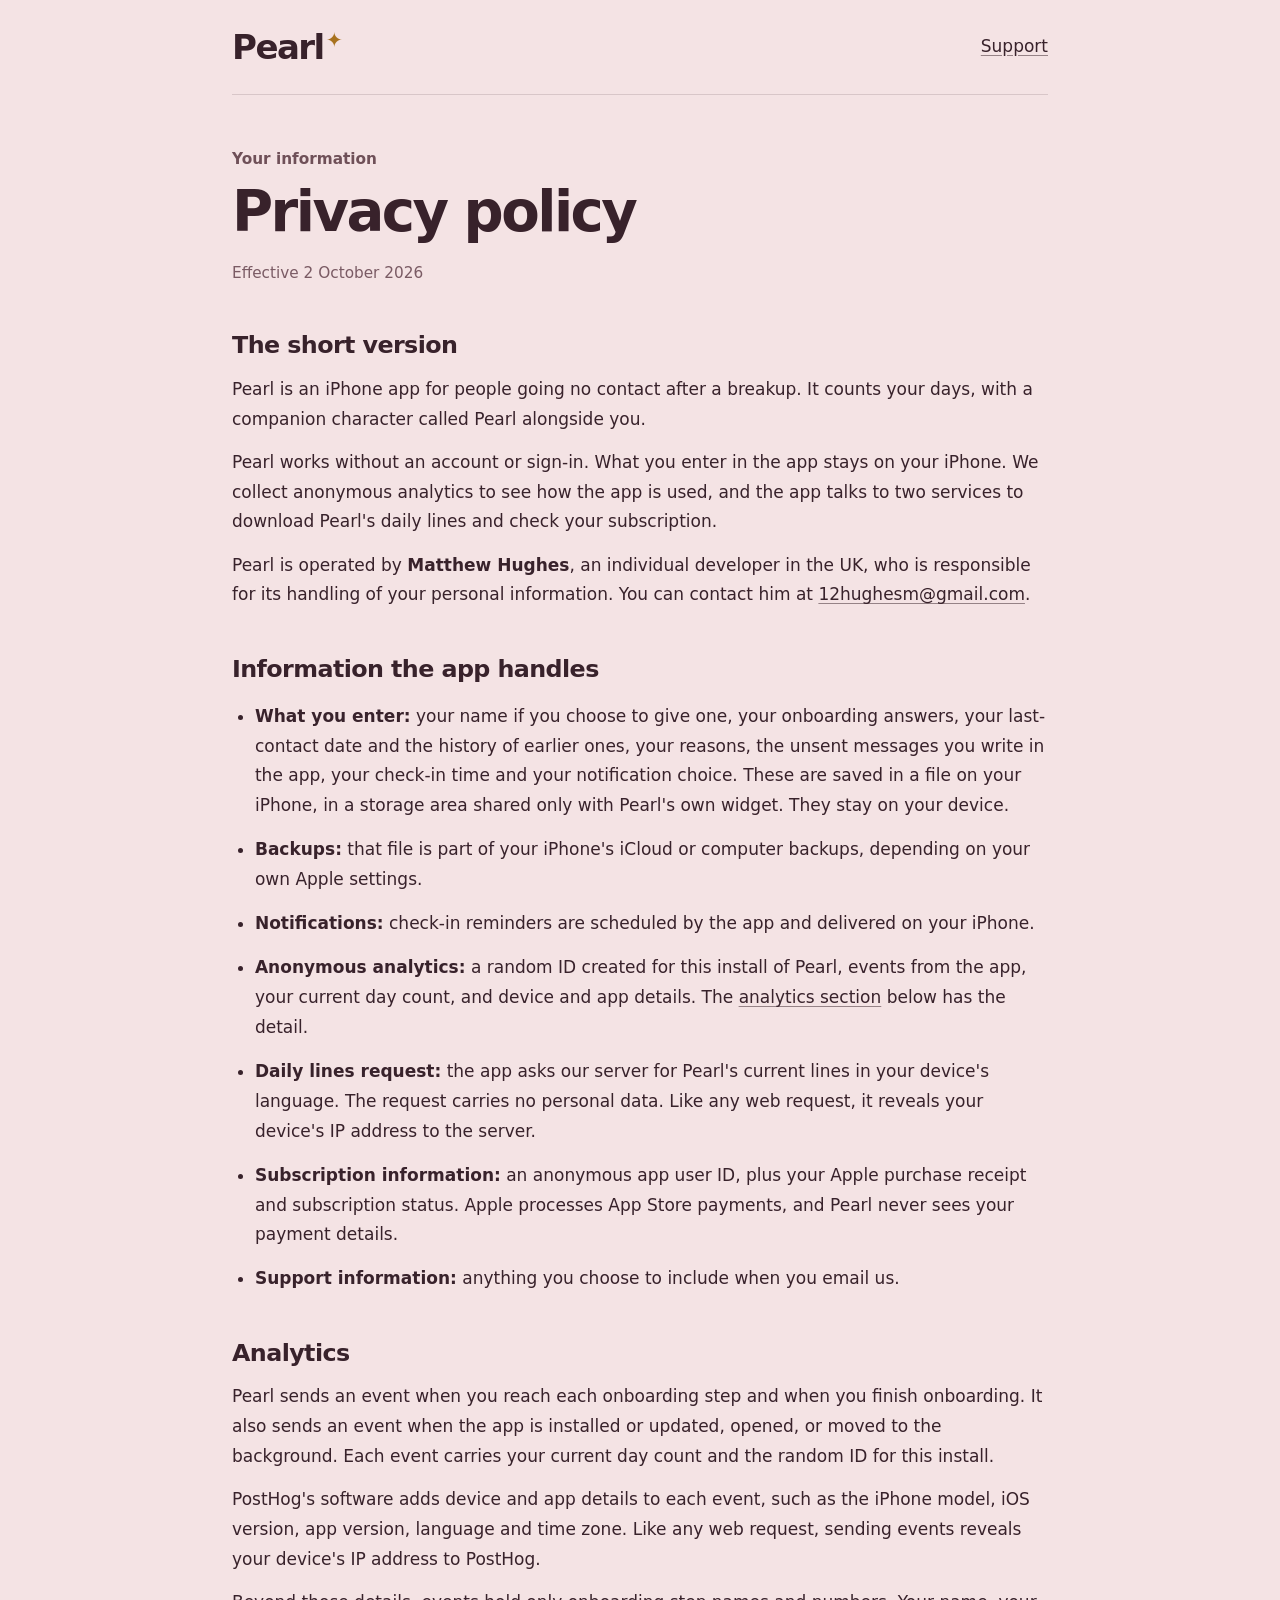
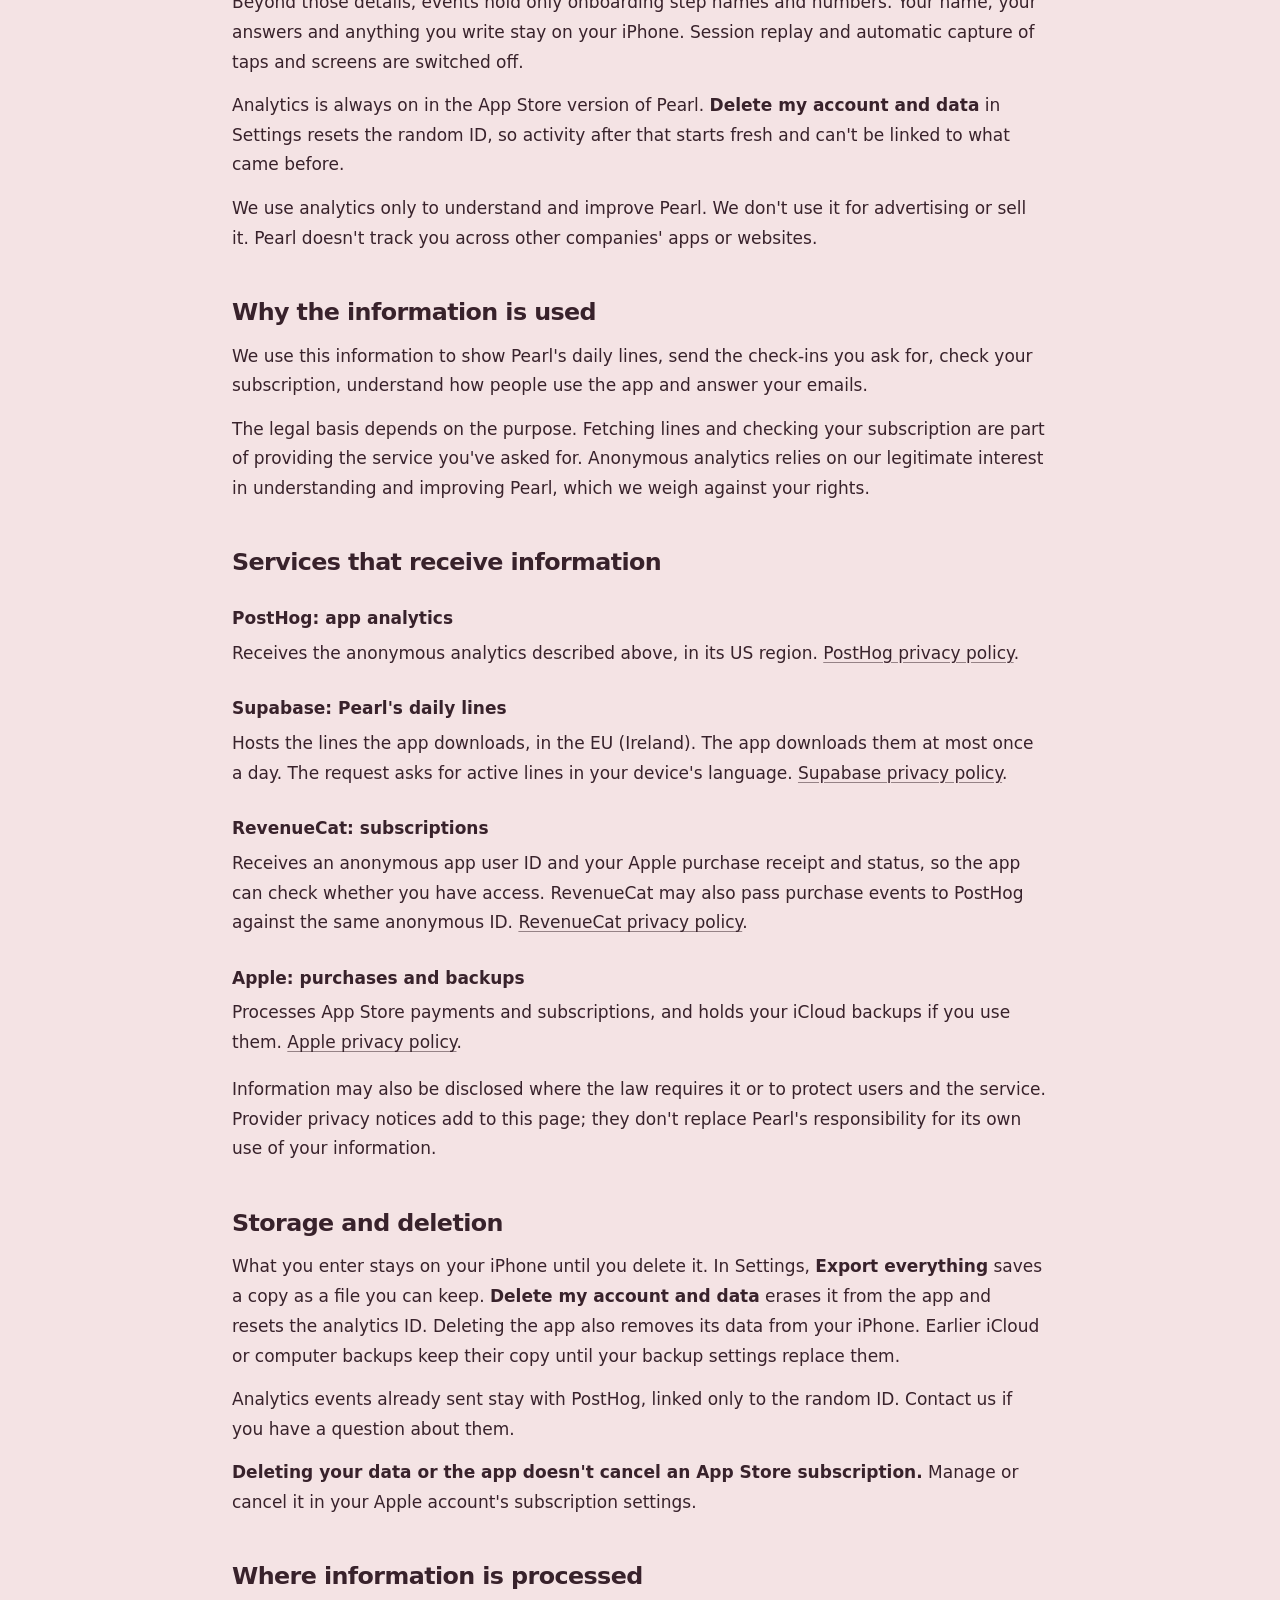
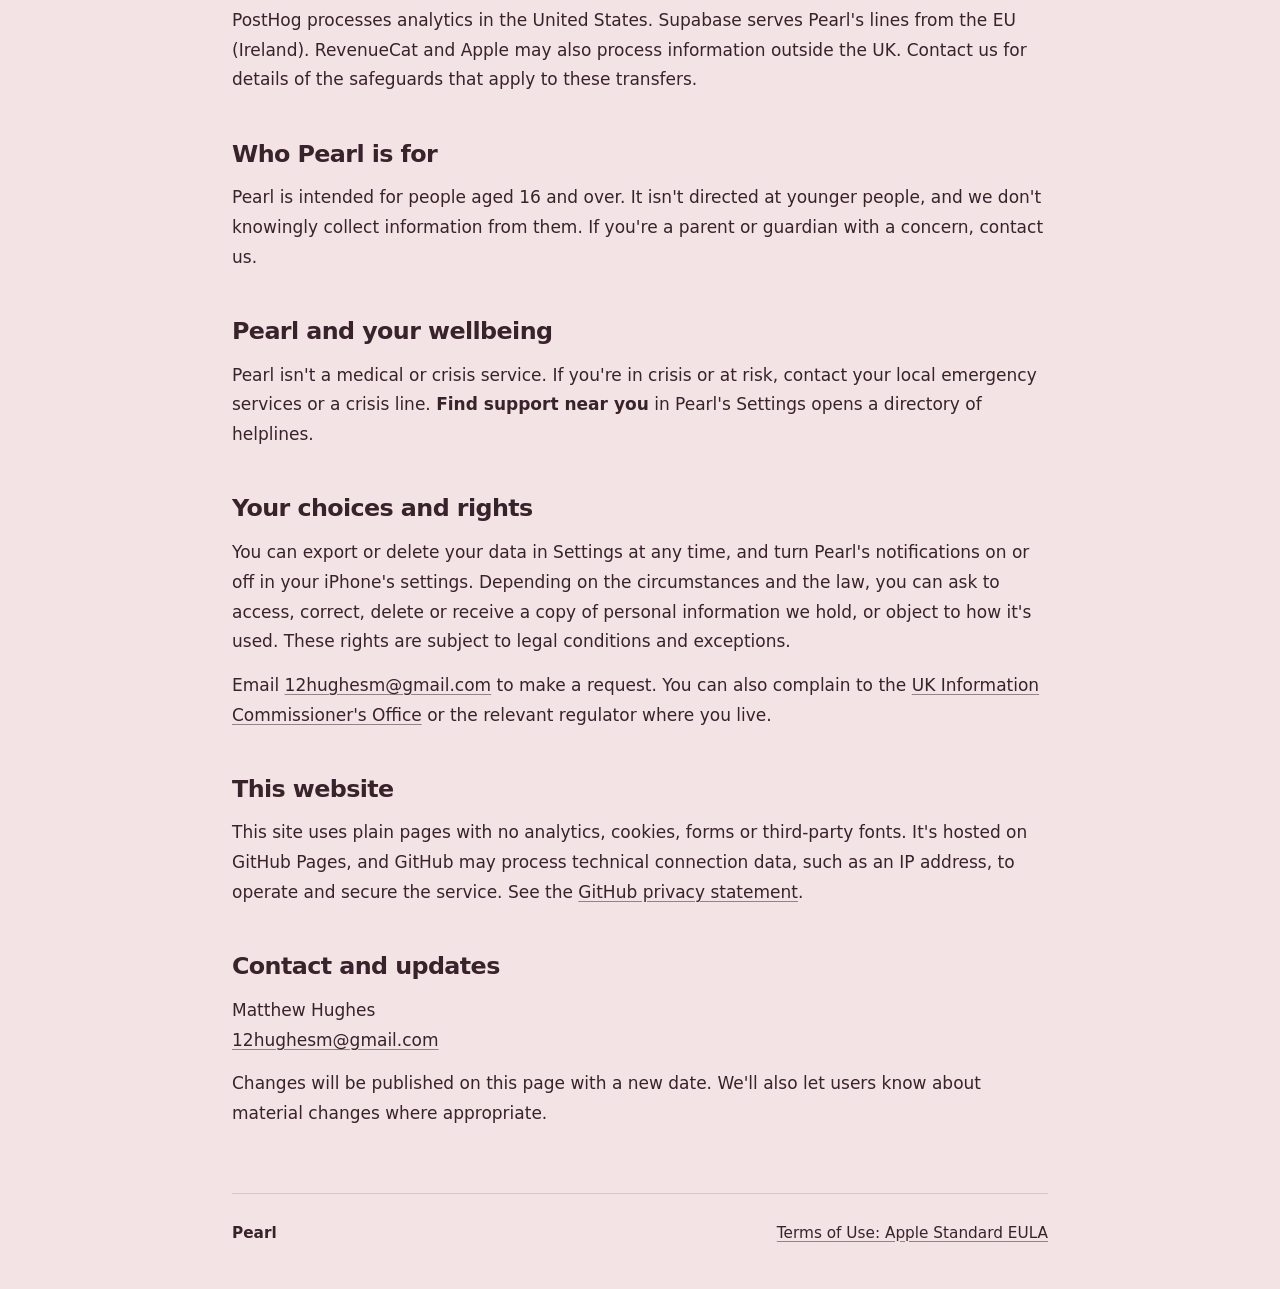
==== index.html @ 536eded9 "Pearl privacy policy and support pages Co-Authored-By: Claude Opus 5.5 <noreply@anthropic.com> Claud" ====
<!doctype html>
<html lang="en-GB">
<head>
  <meta charset="utf-8">
  <meta name="viewport" content="width=device-width, initial-scale=1">
  <meta name="description" content="How Pearl handles what you enter, anonymous analytics, its daily lines and subscriptions.">
  <title>Privacy policy · Pearl</title>
  <link rel="stylesheet" href="styles.css">
</head>
<body>
  <header><a class="wordmark" href="./" aria-label="Pearl home">Pearl<span aria-hidden="true">✦</span></a><a href="./support.html">Support</a></header>
  <main>
    <p class="eyebrow">Your information</p>
    <h1>Privacy policy</h1>
    <p class="updated">Effective 2 October 2026</p>

    <section aria-labelledby="summary">
      <h2 id="summary">The short version</h2>
      <p>Pearl is an iPhone app for people going no contact after a breakup. It counts your days, with a companion character called Pearl alongside you.</p>
      <p>Pearl works without an account or sign-in. What you enter in the app stays on your iPhone. We collect anonymous analytics to see how the app is used, and the app talks to two services to download Pearl's daily lines and check your subscription.</p>
      <p>Pearl is operated by <strong>Matthew Hughes</strong>, an individual developer in the UK, who is responsible for its handling of your personal information. You can contact him at <a href="mailto:12hughesm@gmail.com">12hughesm@gmail.com</a>.</p>
    </section>

    <section aria-labelledby="information">
      <h2 id="information">Information the app handles</h2>
      <ul>
        <li><strong>What you enter:</strong> your name if you choose to give one, your onboarding answers, your last-contact date and the history of earlier ones, your reasons, the unsent messages you write in the app, your check-in time and your notification choice. These are saved in a file on your iPhone, in a storage area shared only with Pearl's own widget. They stay on your device.</li>
        <li><strong>Backups:</strong> that file is part of your iPhone's iCloud or computer backups, depending on your own Apple settings.</li>
        <li><strong>Notifications:</strong> check-in reminders are scheduled by the app and delivered on your iPhone.</li>
        <li><strong>Anonymous analytics:</strong> a random ID created for this install of Pearl, events from the app, your current day count, and device and app details. The <a href="#analytics">analytics section</a> below has the detail.</li>
        <li><strong>Daily lines request:</strong> the app asks our server for Pearl's current lines in your device's language. The request carries no personal data. Like any web request, it reveals your device's IP address to the server.</li>
        <li><strong>Subscription information:</strong> an anonymous app user ID, plus your Apple purchase receipt and subscription status. Apple processes App Store payments, and Pearl never sees your payment details.</li>
        <li><strong>Support information:</strong> anything you choose to include when you email us.</li>
      </ul>
    </section>

    <section aria-labelledby="analytics">
      <h2 id="analytics">Analytics</h2>
      <p>Pearl sends an event when you reach each onboarding step and when you finish onboarding. It also sends an event when the app is installed or updated, opened, or moved to the background. Each event carries your current day count and the random ID for this install.</p>
      <p>PostHog's software adds device and app details to each event, such as the iPhone model, iOS version, app version, language and time zone. Like any web request, sending events reveals your device's IP address to PostHog.</p>
      <p>Beyond those details, events hold only onboarding step names and numbers. Your name, your answers and anything you write stay on your iPhone. Session replay and automatic capture of taps and screens are switched off.</p>
      <p>Analytics is always on in the App Store version of Pearl. <strong>Delete my account and data</strong> in Settings resets the random ID, so activity after that starts fresh and can't be linked to what came before.</p>
      <p>We use analytics only to understand and improve Pearl. We don't use it for advertising or sell it. Pearl doesn't track you across other companies' apps or websites.</p>
    </section>

    <section aria-labelledby="purposes">
      <h2 id="purposes">Why the information is used</h2>
      <p>We use this information to show Pearl's daily lines, send the check-ins you ask for, check your subscription, understand how people use the app and answer your emails.</p>
      <p>The legal basis depends on the purpose. Fetching lines and checking your subscription are part of providing the service you've asked for. Anonymous analytics relies on our legitimate interest in understanding and improving Pearl, which we weigh against your rights.</p>
    </section>

    <section aria-labelledby="providers">
      <h2 id="providers">Services that receive information</h2>
      <dl>
        <dt>PostHog: app analytics</dt>
        <dd>Receives the anonymous analytics described above, in its US region. <a href="https://posthog.com/privacy">PostHog privacy policy</a>.</dd>
        <dt>Supabase: Pearl's daily lines</dt>
        <dd>Hosts the lines the app downloads, in the EU (Ireland). The app downloads them at most once a day. The request asks for active lines in your device's language. <a href="https://supabase.com/privacy">Supabase privacy policy</a>.</dd>
        <dt>RevenueCat: subscriptions</dt>
        <dd>Receives an anonymous app user ID and your Apple purchase receipt and status, so the app can check whether you have access. RevenueCat may also pass purchase events to PostHog against the same anonymous ID. <a href="https://www.revenuecat.com/privacy/">RevenueCat privacy policy</a>.</dd>
        <dt>Apple: purchases and backups</dt>
        <dd>Processes App Store payments and subscriptions, and holds your iCloud backups if you use them. <a href="https://www.apple.com/legal/privacy/">Apple privacy policy</a>.</dd>
      </dl>
      <p>Information may also be disclosed where the law requires it or to protect users and the service. Provider privacy notices add to this page; they don't replace Pearl's responsibility for its own use of your information.</p>
    </section>

    <section aria-labelledby="retention">
      <h2 id="retention">Storage and deletion</h2>
      <p>What you enter stays on your iPhone until you delete it. In Settings, <strong>Export everything</strong> saves a copy as a file you can keep. <strong>Delete my account and data</strong> erases it from the app and resets the analytics ID. Deleting the app also removes its data from your iPhone. Earlier iCloud or computer backups keep their copy until your backup settings replace them.</p>
      <p>Analytics events already sent stay with PostHog, linked only to the random ID. Contact us if you have a question about them.</p>
      <p><strong>Deleting your data or the app doesn't cancel an App Store subscription.</strong> Manage or cancel it in your Apple account's subscription settings.</p>
    </section>

    <section aria-labelledby="location">
      <h2 id="location">Where information is processed</h2>
      <p>PostHog processes analytics in the United States. Supabase serves Pearl's lines from the EU (Ireland). RevenueCat and Apple may also process information outside the UK. Contact us for details of the safeguards that apply to these transfers.</p>
    </section>

    <section aria-labelledby="age">
      <h2 id="age">Who Pearl is for</h2>
      <p>Pearl is intended for people aged 16 and over. It isn't directed at younger people, and we don't knowingly collect information from them. If you're a parent or guardian with a concern, contact us.</p>
    </section>

    <section aria-labelledby="wellbeing">
      <h2 id="wellbeing">Pearl and your wellbeing</h2>
      <p>Pearl isn't a medical or crisis service. If you're in crisis or at risk, contact your local emergency services or a crisis line. <strong>Find support near you</strong> in Pearl's Settings opens a directory of helplines.</p>
    </section>

    <section aria-labelledby="rights">
      <h2 id="rights">Your choices and rights</h2>
      <p>You can export or delete your data in Settings at any time, and turn Pearl's notifications on or off in your iPhone's settings. Depending on the circumstances and the law, you can ask to access, correct, delete or receive a copy of personal information we hold, or object to how it's used. These rights are subject to legal conditions and exceptions.</p>
      <p>Email <a href="mailto:12hughesm@gmail.com">12hughesm@gmail.com</a> to make a request. You can also complain to the <a href="https://ico.org.uk/make-a-complaint/">UK Information Commissioner's Office</a> or the relevant regulator where you live.</p>
    </section>

    <section aria-labelledby="website">
      <h2 id="website">This website</h2>
      <p>This site uses plain pages with no analytics, cookies, forms or third-party fonts. It's hosted on GitHub Pages, and GitHub may process technical connection data, such as an IP address, to operate and secure the service. See the <a href="https://docs.github.com/en/site-policy/privacy-policies/github-general-privacy-statement">GitHub privacy statement</a>.</p>
    </section>

    <section aria-labelledby="contact">
      <h2 id="contact">Contact and updates</h2>
      <p>Matthew Hughes<br><a href="mailto:12hughesm@gmail.com">12hughesm@gmail.com</a></p>
      <p>Changes will be published on this page with a new date. We'll also let users know about material changes where appropriate.</p>
    </section>
  </main>
  <footer><span>Pearl</span><a href="https://www.apple.com/legal/internet-services/itunes/dev/stdeula/">Terms of Use: Apple Standard EULA</a></footer>
</body>
</html>
---- styles.css ----
:root { color-scheme: light; font-family: ui-sans-serif, system-ui, -apple-system, BlinkMacSystemFont, "Segoe UI", sans-serif; color: #38222b; background: #f4e3e4; font-size: 17px; }
* { box-sizing: border-box; }
body { margin: 0; line-height: 1.75; background: #f4e3e4; }
header, main, footer { width: min(100% - 3rem, 48rem); margin-inline: auto; }
header { display: flex; justify-content: space-between; align-items: center; padding-block: 1.75rem; border-bottom: 1px solid #38222b26; }
a { color: #38222b; text-decoration-color: #38222b80; text-underline-offset: .18em; overflow-wrap: anywhere; }
a:hover { color: #6f5058; text-decoration-color: currentColor; }
a:focus-visible { outline: 3px solid #a8721f; outline-offset: 5px; border-radius: 2px; }
.wordmark { color: #38222b; font-size: 2rem; font-weight: 800; text-decoration: none; letter-spacing: -.045em; line-height: 1; }
.wordmark span { color: #a8721f; font-size: 1.2rem; vertical-align: super; margin-left: .12rem; }
main { padding-block: 3rem; }
.eyebrow { color: #6f5058; font-size: .9rem; font-weight: 700; margin: 0 0 .5rem; }
h1 { font-size: clamp(2.25rem, 7vw, 3.3rem); line-height: 1.1; letter-spacing: -.045em; margin: 0; }
.updated { color: #7a5b64; margin-block: 1rem 1.75rem; font-size: .9rem; }
.notice { padding: 1.25rem; border-left: 4px solid #a8721f; background: #fff9f8; border-radius: 0 .65rem .65rem 0; font-size: .95rem; }
section { margin-top: 2.5rem; scroll-margin-top: 1.5rem; }
h2 { font-size: 1.4rem; line-height: 1.35; letter-spacing: -.025em; margin-bottom: .8rem; }
p { margin-block: .8rem; }
ul { padding-left: 1.35rem; }
li { margin-block: .85rem; }
dt { font-weight: 700; margin-top: 1.5rem; }
dd { margin: .3rem 0 0; }
footer { padding-block: 1.5rem 2.5rem; border-top: 1px solid #38222b26; display: flex; justify-content: space-between; gap: 1rem; flex-wrap: wrap; font-size: .9rem; color: #6f5058; }
footer span { font-weight: 700; color: #38222b; }
@media (max-width: 480px) { header, main, footer { width: calc(100% - 2rem); } main { padding-top: 2rem; } }
@media print { :root, body { background: white; color: black; } header, main, footer { width: 100%; } a { color: inherit; } .notice { background: none; } }
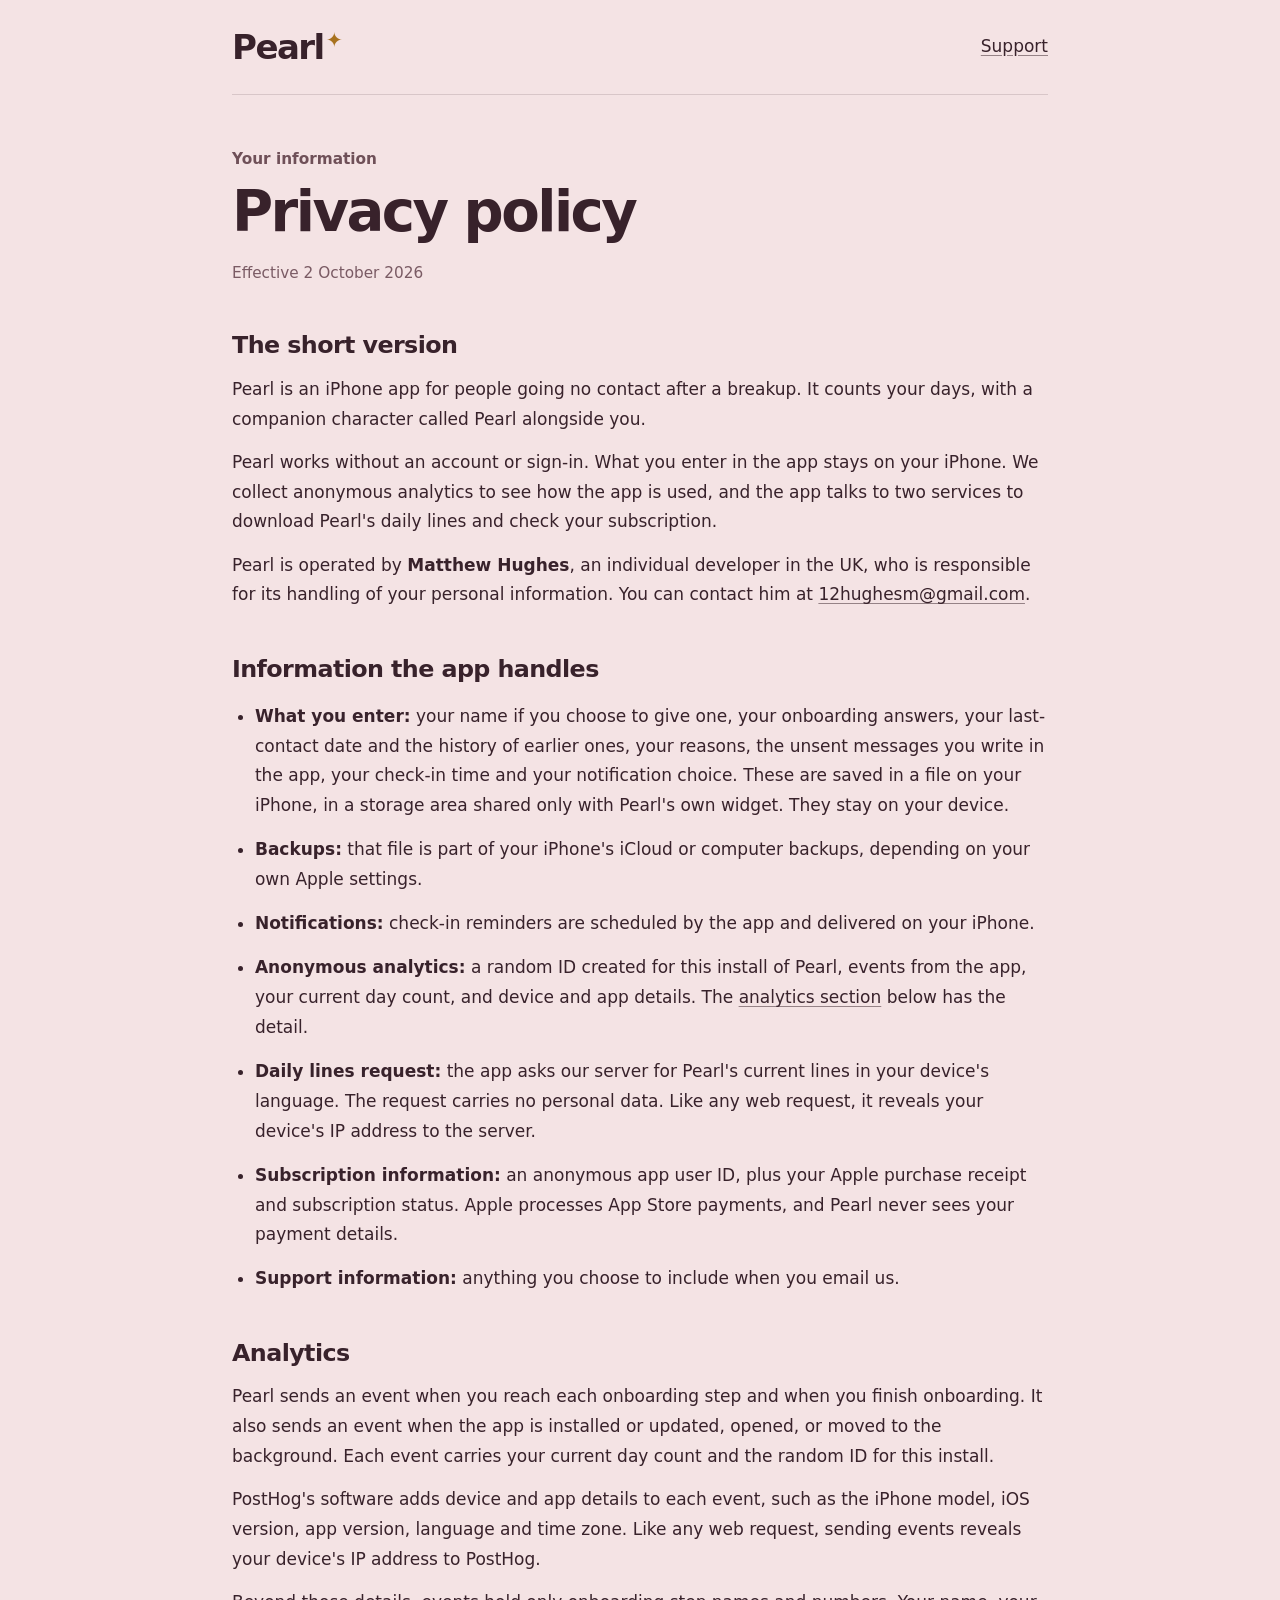
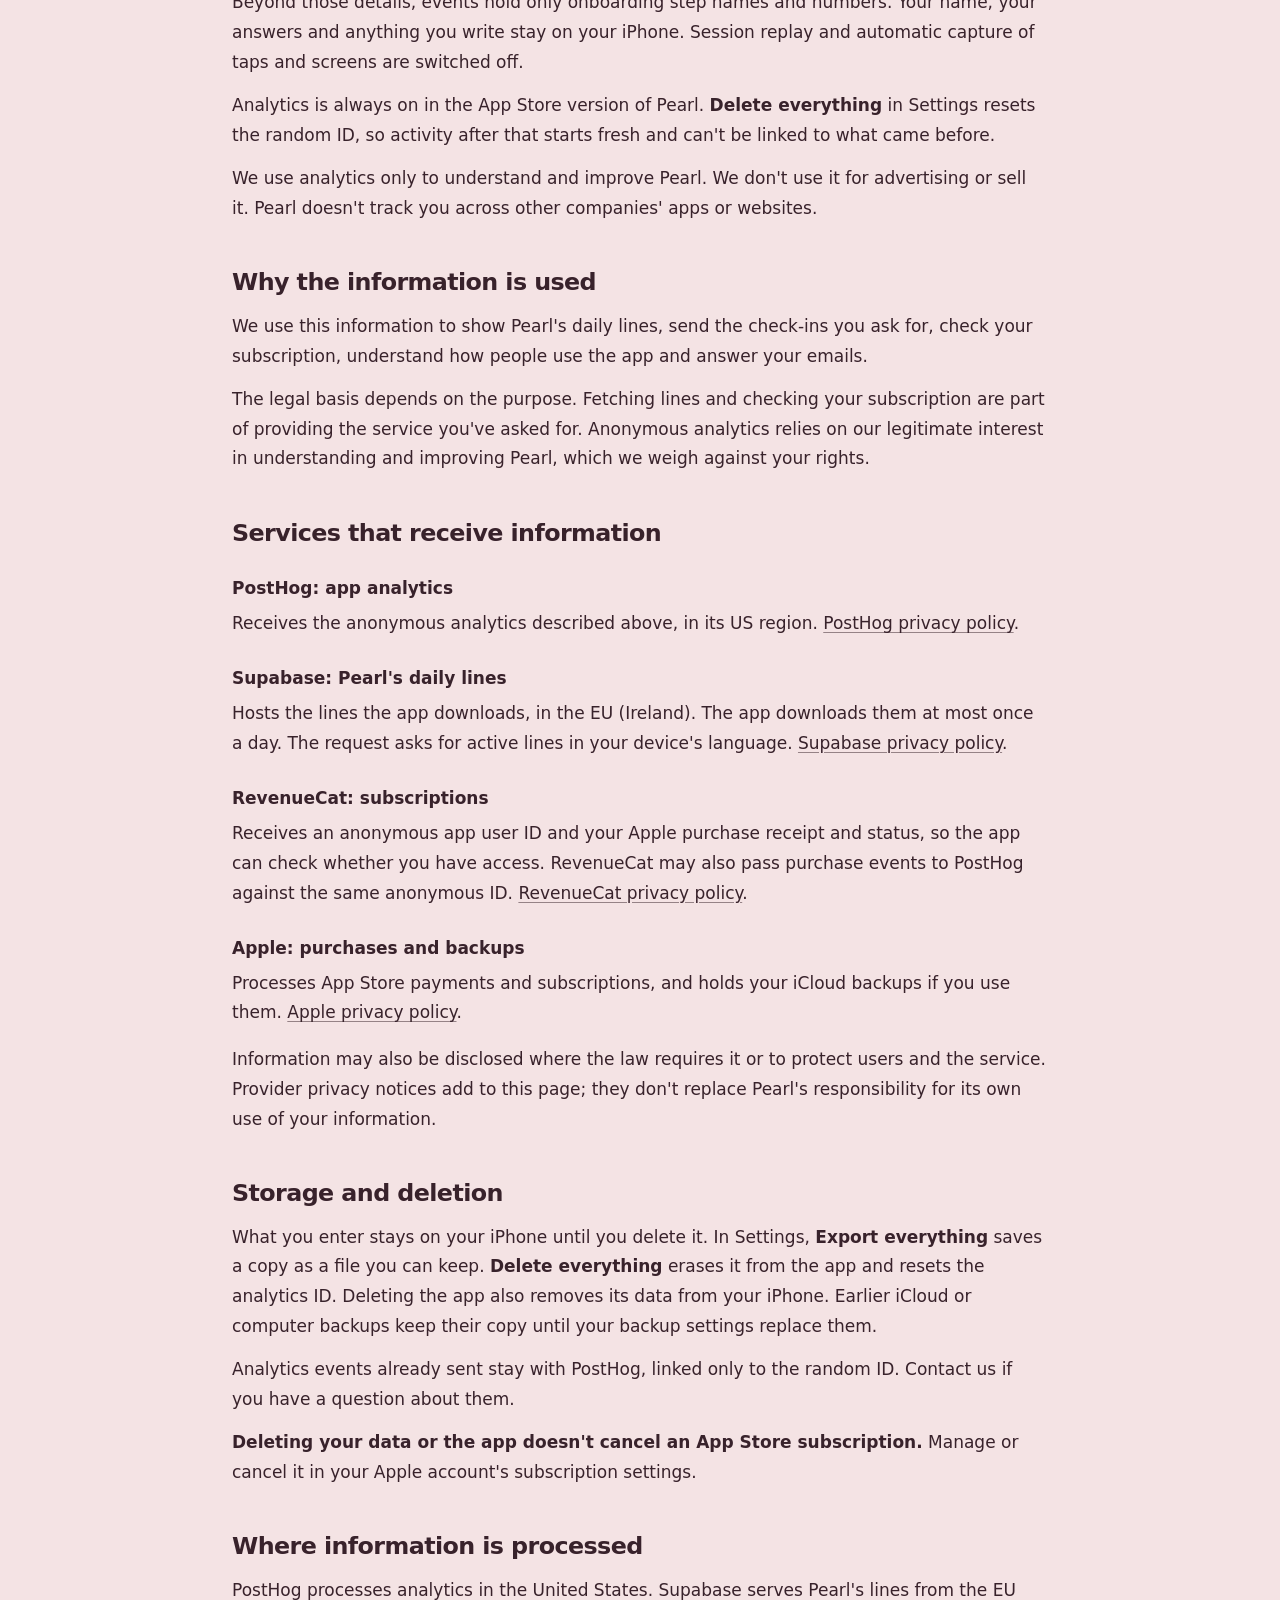
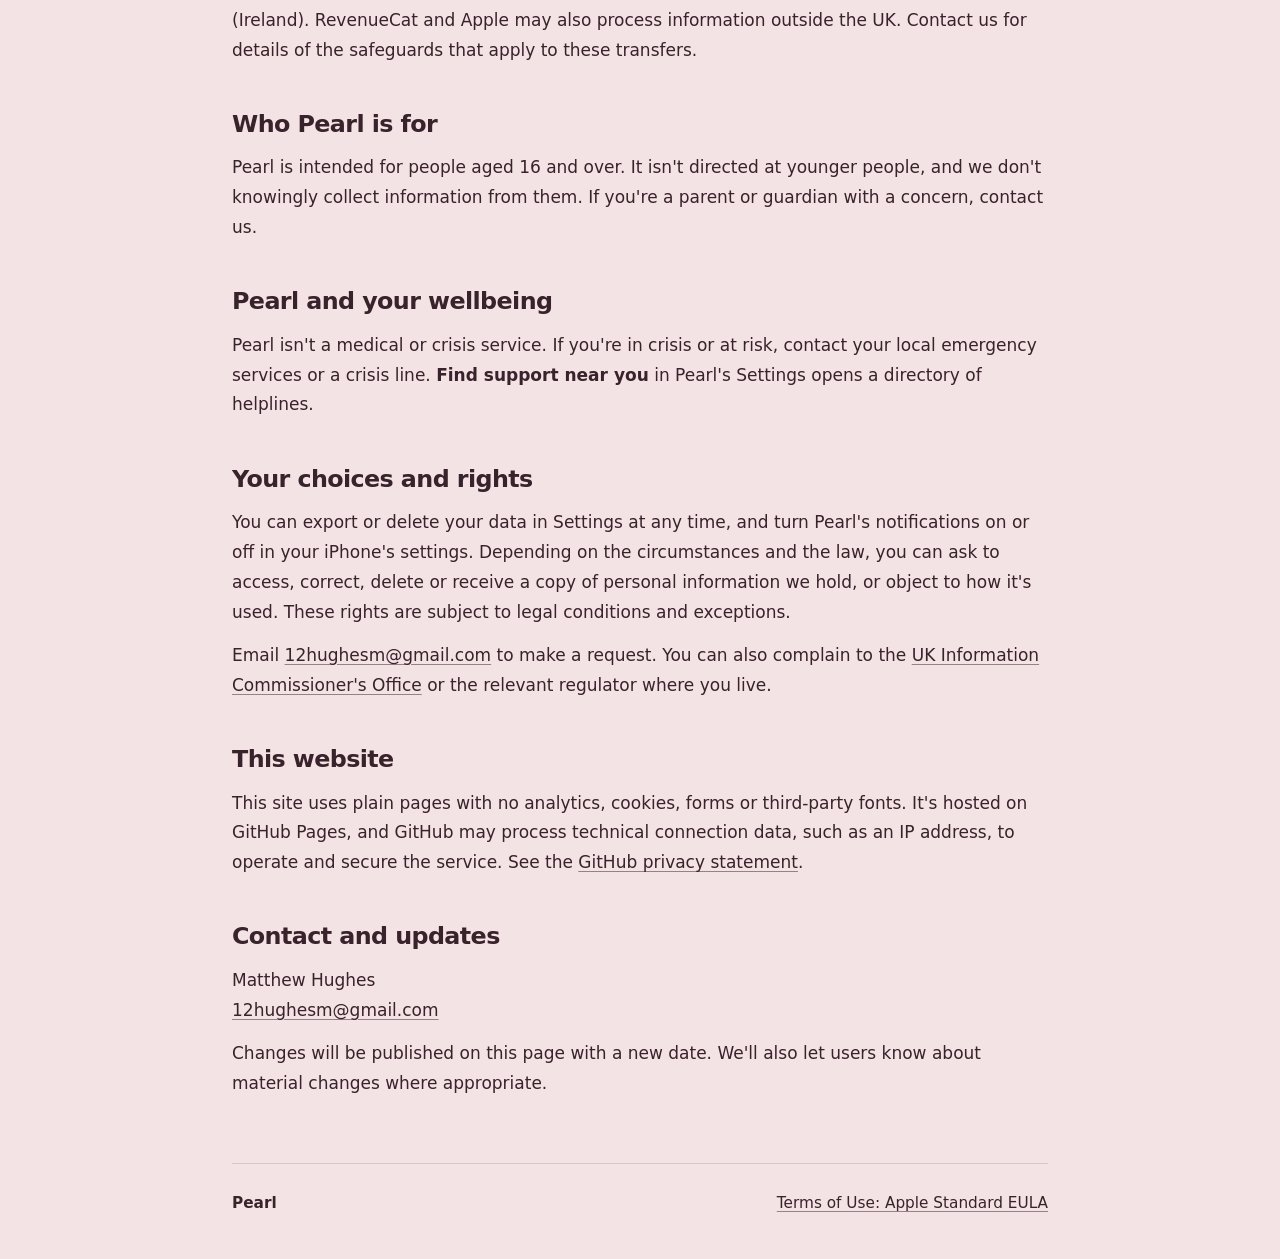
==== commit cf92c7b7: "Use the app's renamed Delete everything button Co-Authored-By: Claude Opus 5.5 <noreply@anthropic.co" ====
--- a/index.html
+++ b/index.html
@@ -39,7 +39,7 @@
       <p>Pearl sends an event when you reach each onboarding step and when you finish onboarding. It also sends an event when the app is installed or updated, opened, or moved to the background. Each event carries your current day count and the random ID for this install.</p>
       <p>PostHog's software adds device and app details to each event, such as the iPhone model, iOS version, app version, language and time zone. Like any web request, sending events reveals your device's IP address to PostHog.</p>
       <p>Beyond those details, events hold only onboarding step names and numbers. Your name, your answers and anything you write stay on your iPhone. Session replay and automatic capture of taps and screens are switched off.</p>
-      <p>Analytics is always on in the App Store version of Pearl. <strong>Delete my account and data</strong> in Settings resets the random ID, so activity after that starts fresh and can't be linked to what came before.</p>
+      <p>Analytics is always on in the App Store version of Pearl. <strong>Delete everything</strong> in Settings resets the random ID, so activity after that starts fresh and can't be linked to what came before.</p>
       <p>We use analytics only to understand and improve Pearl. We don't use it for advertising or sell it. Pearl doesn't track you across other companies' apps or websites.</p>
     </section>
 
@@ -66,7 +66,7 @@
 
     <section aria-labelledby="retention">
       <h2 id="retention">Storage and deletion</h2>
-      <p>What you enter stays on your iPhone until you delete it. In Settings, <strong>Export everything</strong> saves a copy as a file you can keep. <strong>Delete my account and data</strong> erases it from the app and resets the analytics ID. Deleting the app also removes its data from your iPhone. Earlier iCloud or computer backups keep their copy until your backup settings replace them.</p>
+      <p>What you enter stays on your iPhone until you delete it. In Settings, <strong>Export everything</strong> saves a copy as a file you can keep. <strong>Delete everything</strong> erases it from the app and resets the analytics ID. Deleting the app also removes its data from your iPhone. Earlier iCloud or computer backups keep their copy until your backup settings replace them.</p>
       <p>Analytics events already sent stay with PostHog, linked only to the random ID. Contact us if you have a question about them.</p>
       <p><strong>Deleting your data or the app doesn't cancel an App Store subscription.</strong> Manage or cancel it in your Apple account's subscription settings.</p>
     </section>
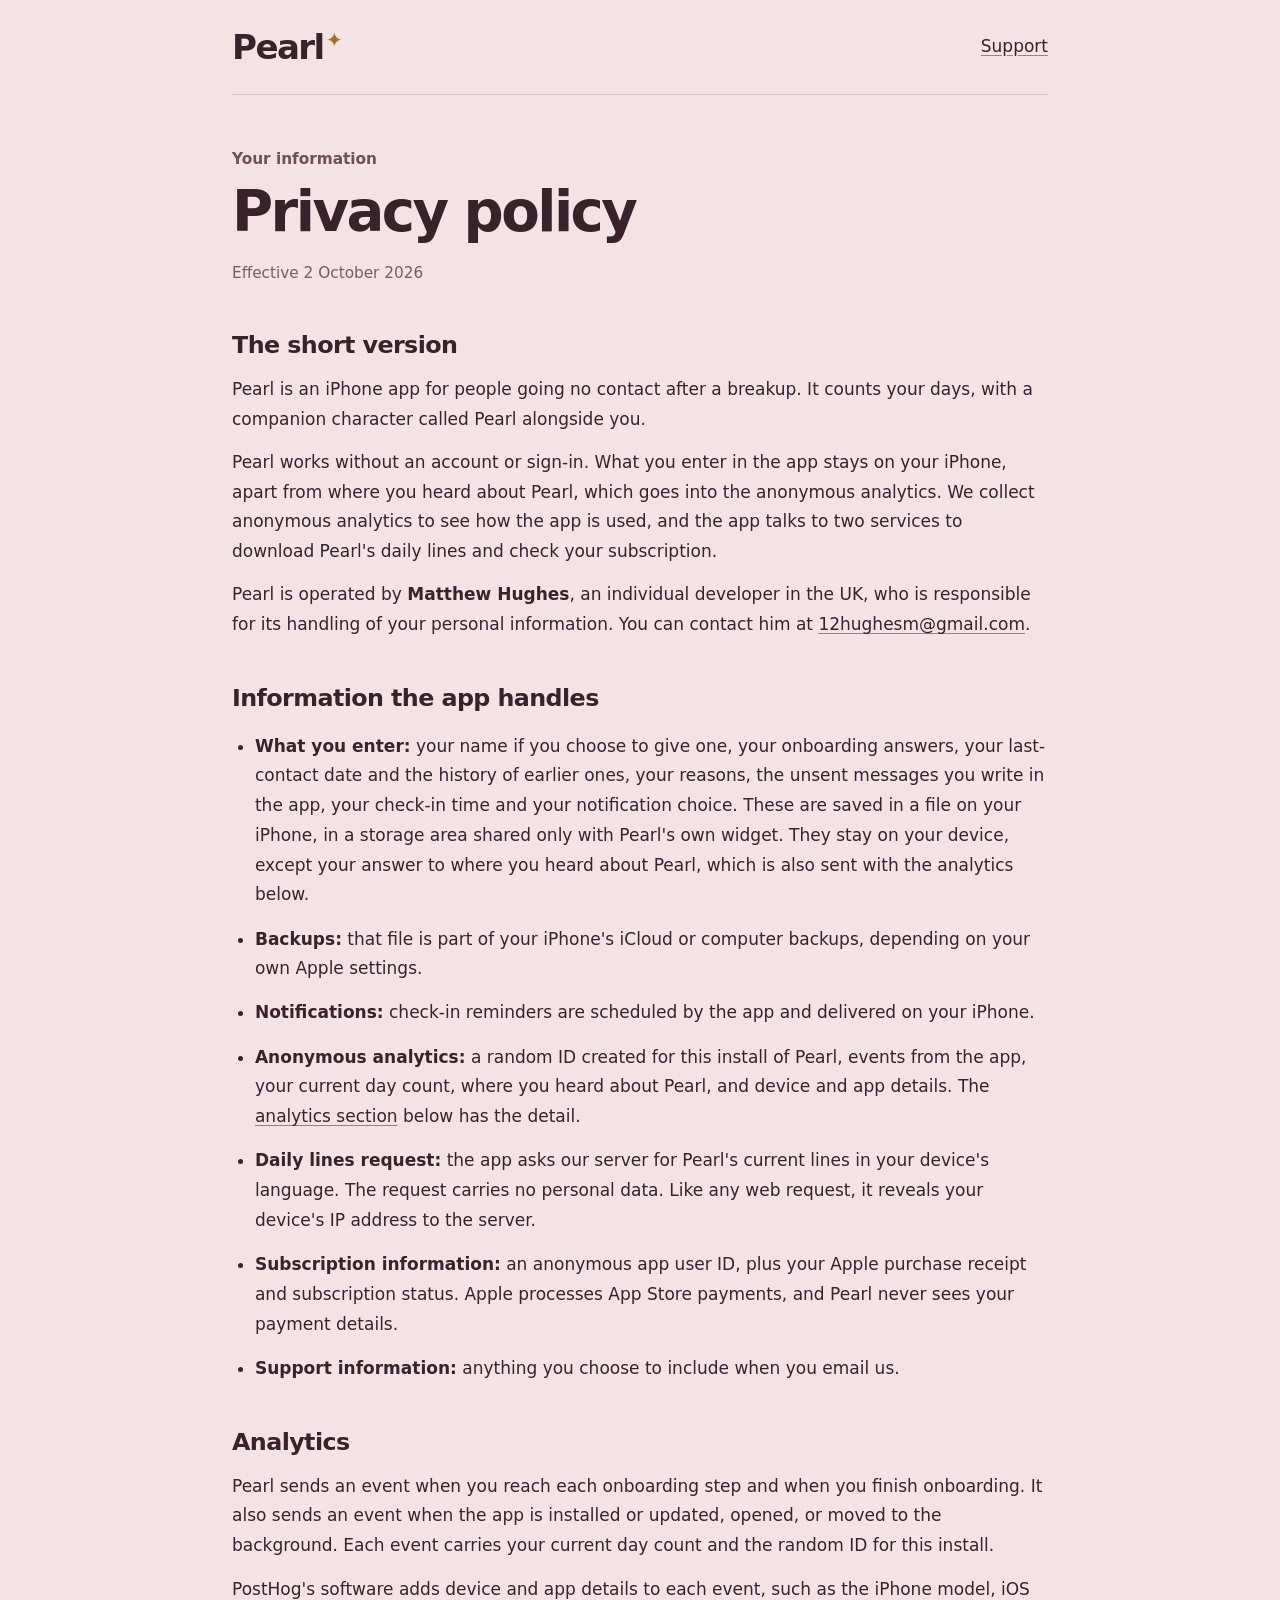
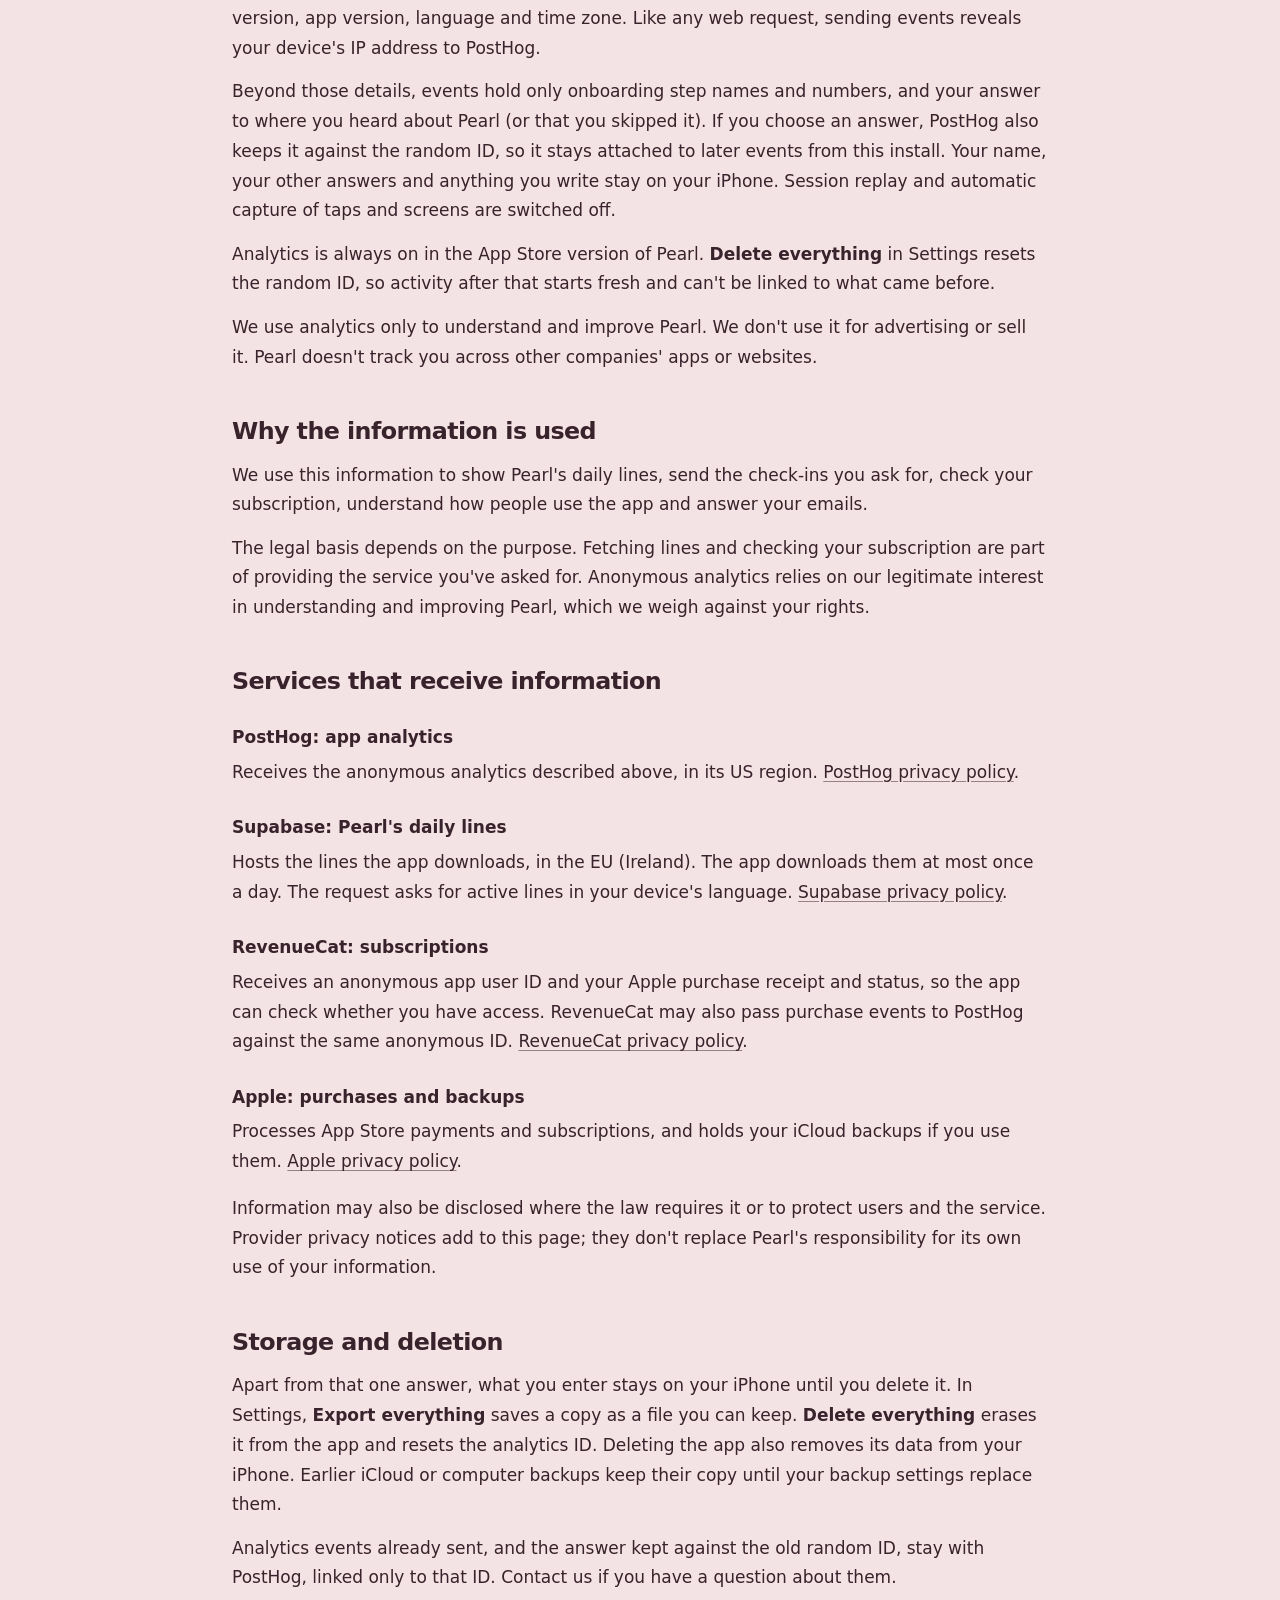
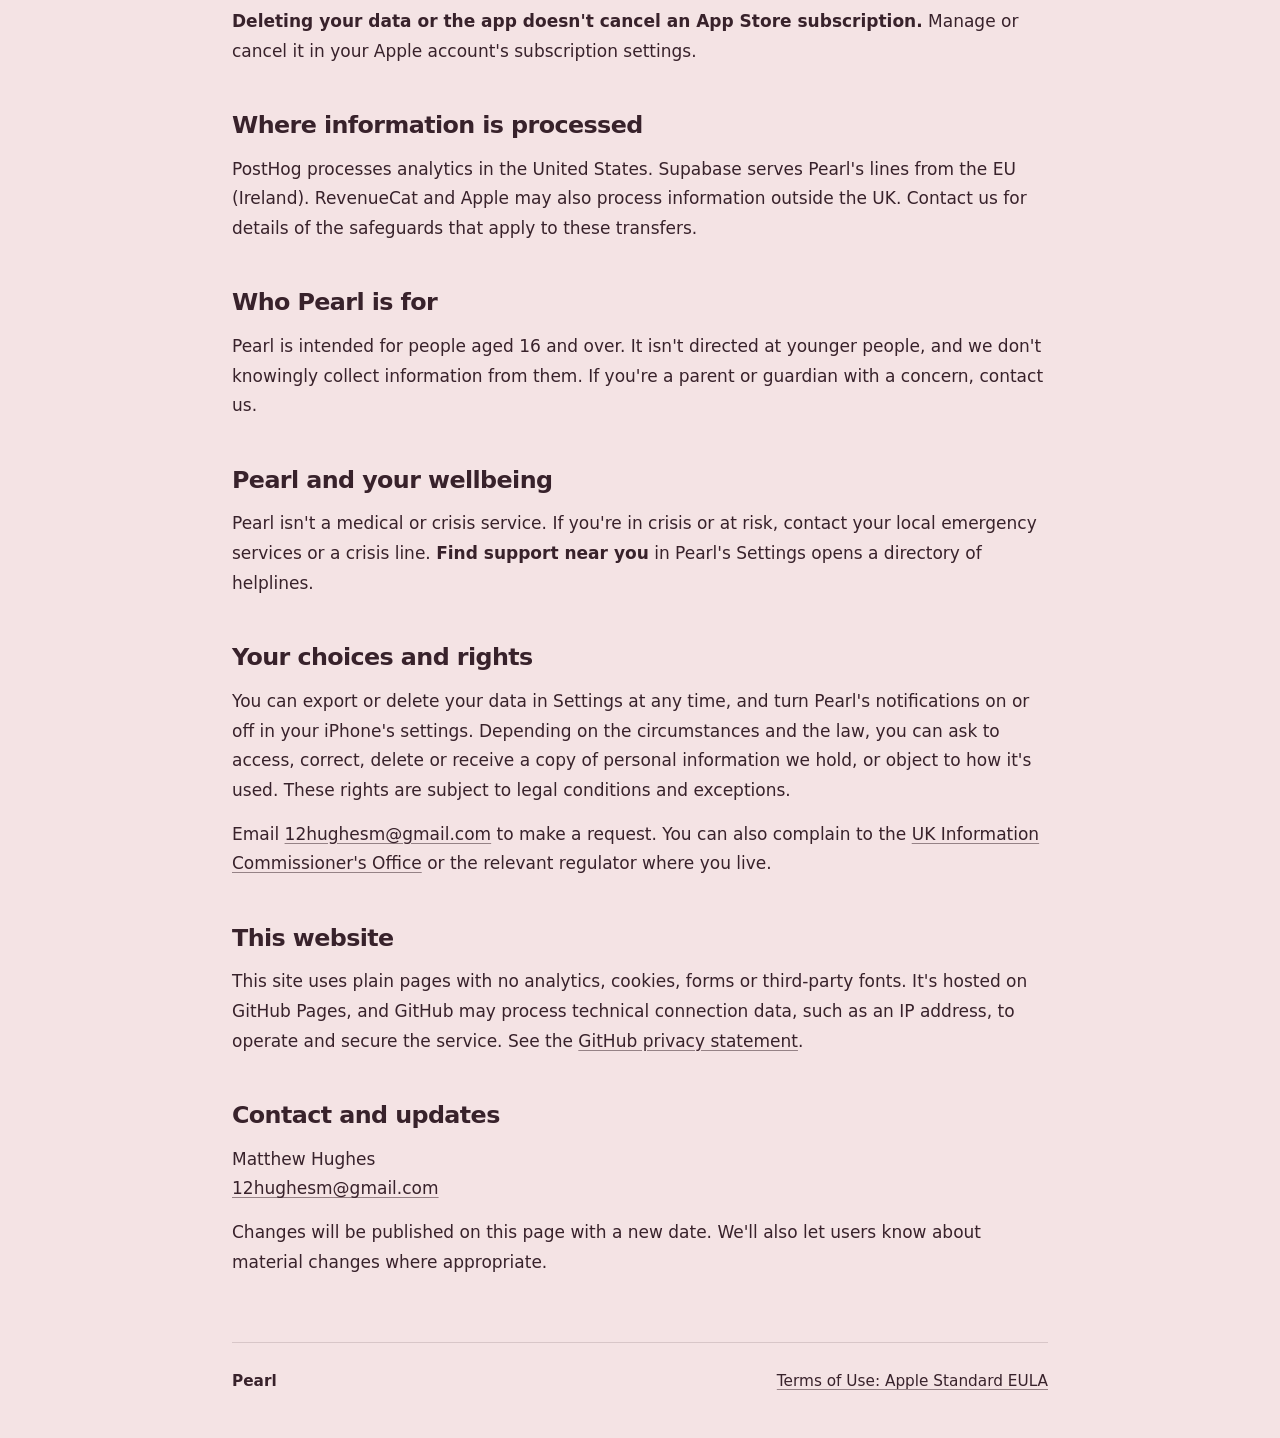
==== commit 6604448e: "Analytics: the where-you-heard answer is sent from Pearl 1.2 Effective date to be set on the day 1.2" ====
--- a/index.html
+++ b/index.html
@@ -17,17 +17,17 @@
     <section aria-labelledby="summary">
       <h2 id="summary">The short version</h2>
       <p>Pearl is an iPhone app for people going no contact after a breakup. It counts your days, with a companion character called Pearl alongside you.</p>
-      <p>Pearl works without an account or sign-in. What you enter in the app stays on your iPhone. We collect anonymous analytics to see how the app is used, and the app talks to two services to download Pearl's daily lines and check your subscription.</p>
+      <p>Pearl works without an account or sign-in. What you enter in the app stays on your iPhone, apart from where you heard about Pearl, which goes into the anonymous analytics. We collect anonymous analytics to see how the app is used, and the app talks to two services to download Pearl's daily lines and check your subscription.</p>
       <p>Pearl is operated by <strong>Matthew Hughes</strong>, an individual developer in the UK, who is responsible for its handling of your personal information. You can contact him at <a href="mailto:12hughesm@gmail.com">12hughesm@gmail.com</a>.</p>
     </section>
 
     <section aria-labelledby="information">
       <h2 id="information">Information the app handles</h2>
       <ul>
-        <li><strong>What you enter:</strong> your name if you choose to give one, your onboarding answers, your last-contact date and the history of earlier ones, your reasons, the unsent messages you write in the app, your check-in time and your notification choice. These are saved in a file on your iPhone, in a storage area shared only with Pearl's own widget. They stay on your device.</li>
+        <li><strong>What you enter:</strong> your name if you choose to give one, your onboarding answers, your last-contact date and the history of earlier ones, your reasons, the unsent messages you write in the app, your check-in time and your notification choice. These are saved in a file on your iPhone, in a storage area shared only with Pearl's own widget. They stay on your device, except your answer to where you heard about Pearl, which is also sent with the analytics below.</li>
         <li><strong>Backups:</strong> that file is part of your iPhone's iCloud or computer backups, depending on your own Apple settings.</li>
         <li><strong>Notifications:</strong> check-in reminders are scheduled by the app and delivered on your iPhone.</li>
-        <li><strong>Anonymous analytics:</strong> a random ID created for this install of Pearl, events from the app, your current day count, and device and app details. The <a href="#analytics">analytics section</a> below has the detail.</li>
+        <li><strong>Anonymous analytics:</strong> a random ID created for this install of Pearl, events from the app, your current day count, where you heard about Pearl, and device and app details. The <a href="#analytics">analytics section</a> below has the detail.</li>
         <li><strong>Daily lines request:</strong> the app asks our server for Pearl's current lines in your device's language. The request carries no personal data. Like any web request, it reveals your device's IP address to the server.</li>
         <li><strong>Subscription information:</strong> an anonymous app user ID, plus your Apple purchase receipt and subscription status. Apple processes App Store payments, and Pearl never sees your payment details.</li>
         <li><strong>Support information:</strong> anything you choose to include when you email us.</li>
@@ -38,7 +38,7 @@
       <h2 id="analytics">Analytics</h2>
       <p>Pearl sends an event when you reach each onboarding step and when you finish onboarding. It also sends an event when the app is installed or updated, opened, or moved to the background. Each event carries your current day count and the random ID for this install.</p>
       <p>PostHog's software adds device and app details to each event, such as the iPhone model, iOS version, app version, language and time zone. Like any web request, sending events reveals your device's IP address to PostHog.</p>
-      <p>Beyond those details, events hold only onboarding step names and numbers. Your name, your answers and anything you write stay on your iPhone. Session replay and automatic capture of taps and screens are switched off.</p>
+      <p>Beyond those details, events hold only onboarding step names and numbers, and your answer to where you heard about Pearl (or that you skipped it). If you choose an answer, PostHog also keeps it against the random ID, so it stays attached to later events from this install. Your name, your other answers and anything you write stay on your iPhone. Session replay and automatic capture of taps and screens are switched off.</p>
       <p>Analytics is always on in the App Store version of Pearl. <strong>Delete everything</strong> in Settings resets the random ID, so activity after that starts fresh and can't be linked to what came before.</p>
       <p>We use analytics only to understand and improve Pearl. We don't use it for advertising or sell it. Pearl doesn't track you across other companies' apps or websites.</p>
     </section>
@@ -66,8 +66,8 @@
 
     <section aria-labelledby="retention">
       <h2 id="retention">Storage and deletion</h2>
-      <p>What you enter stays on your iPhone until you delete it. In Settings, <strong>Export everything</strong> saves a copy as a file you can keep. <strong>Delete everything</strong> erases it from the app and resets the analytics ID. Deleting the app also removes its data from your iPhone. Earlier iCloud or computer backups keep their copy until your backup settings replace them.</p>
-      <p>Analytics events already sent stay with PostHog, linked only to the random ID. Contact us if you have a question about them.</p>
+      <p>Apart from that one answer, what you enter stays on your iPhone until you delete it. In Settings, <strong>Export everything</strong> saves a copy as a file you can keep. <strong>Delete everything</strong> erases it from the app and resets the analytics ID. Deleting the app also removes its data from your iPhone. Earlier iCloud or computer backups keep their copy until your backup settings replace them.</p>
+      <p>Analytics events already sent, and the answer kept against the old random ID, stay with PostHog, linked only to that ID. Contact us if you have a question about them.</p>
       <p><strong>Deleting your data or the app doesn't cancel an App Store subscription.</strong> Manage or cancel it in your Apple account's subscription settings.</p>
     </section>
 
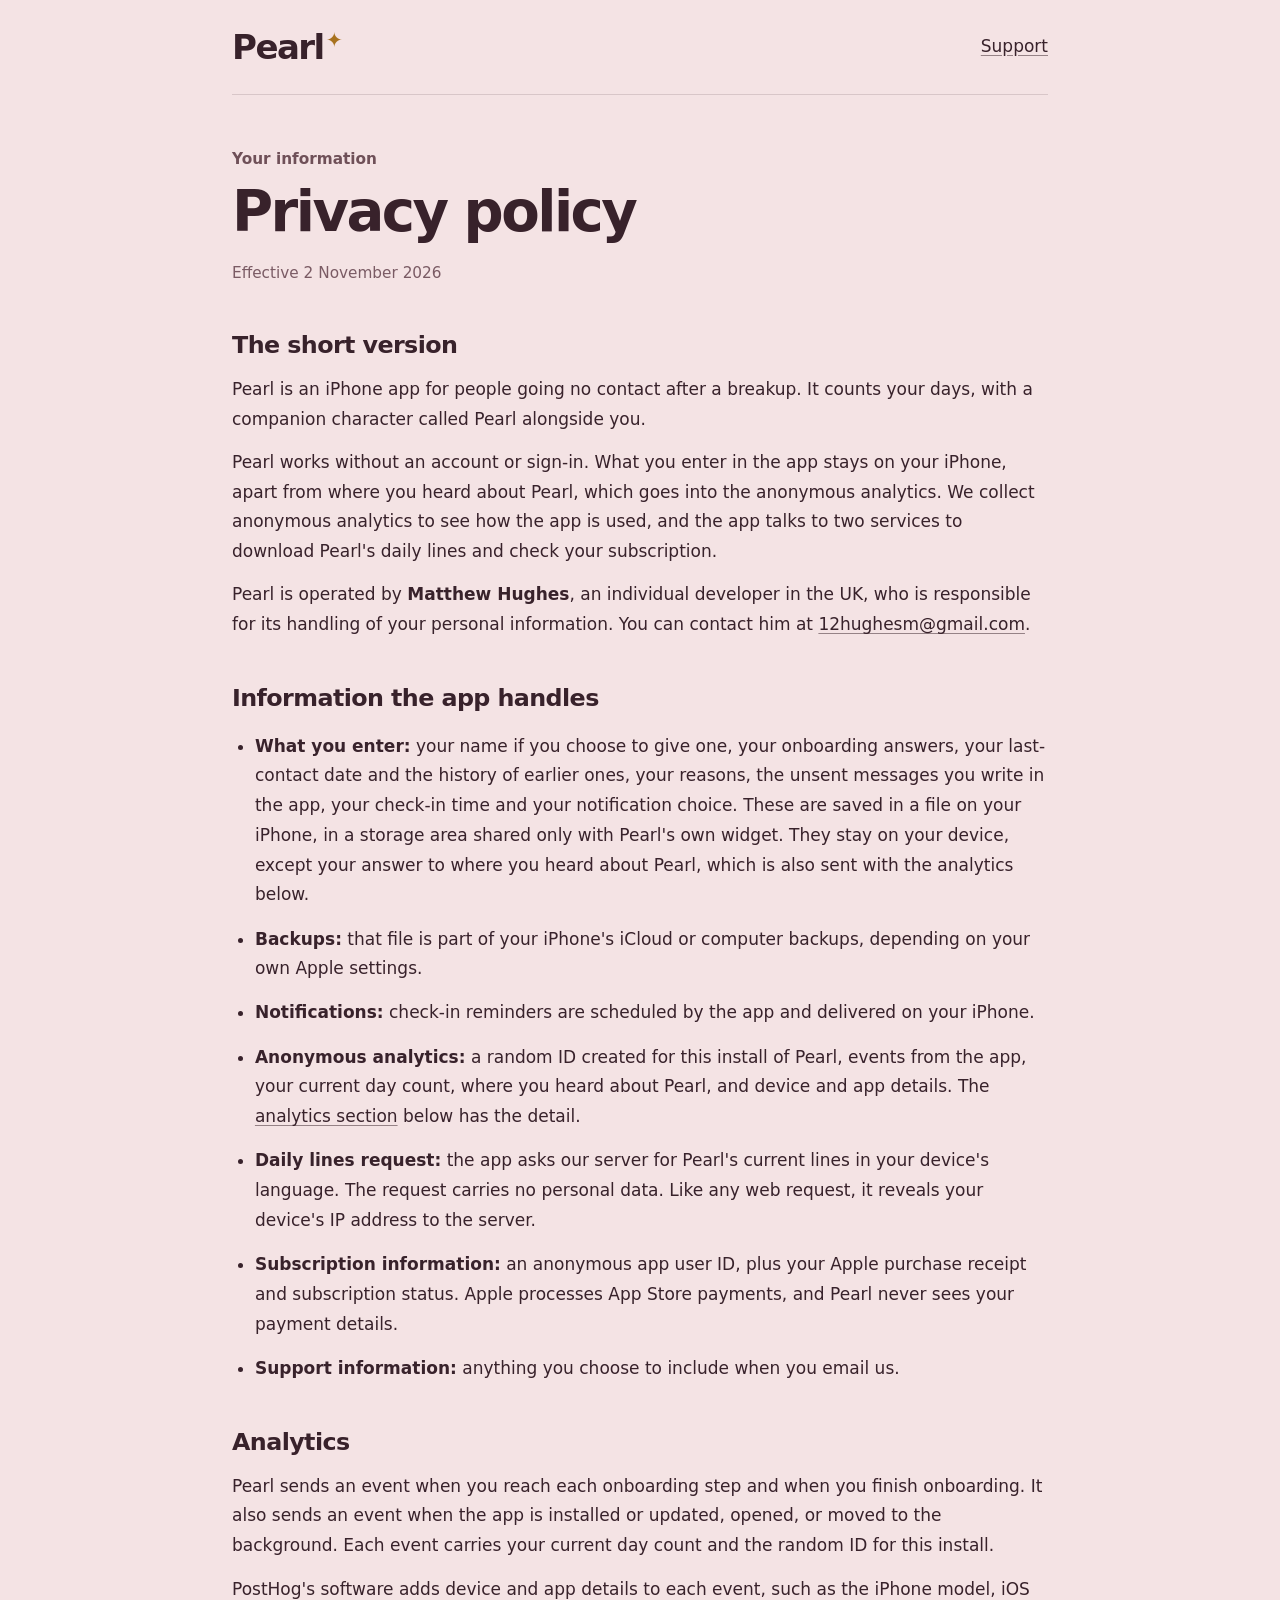
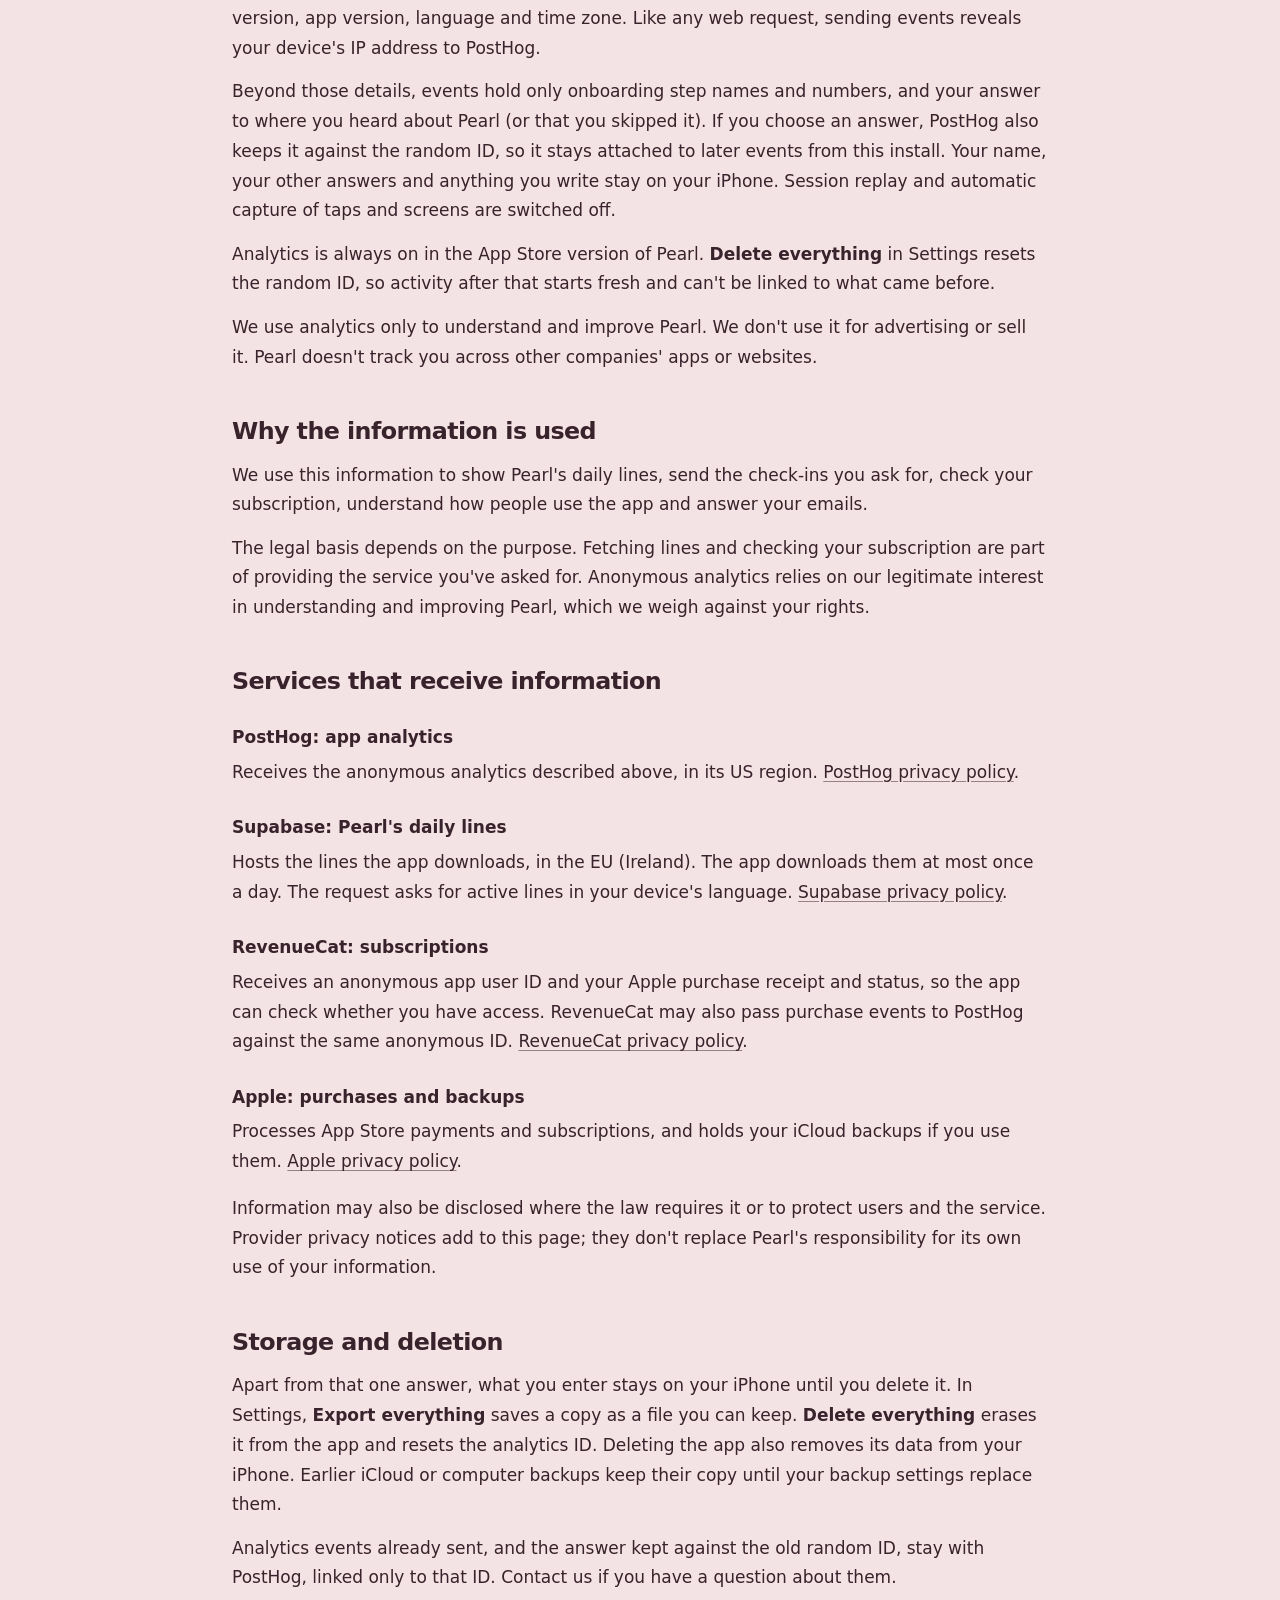
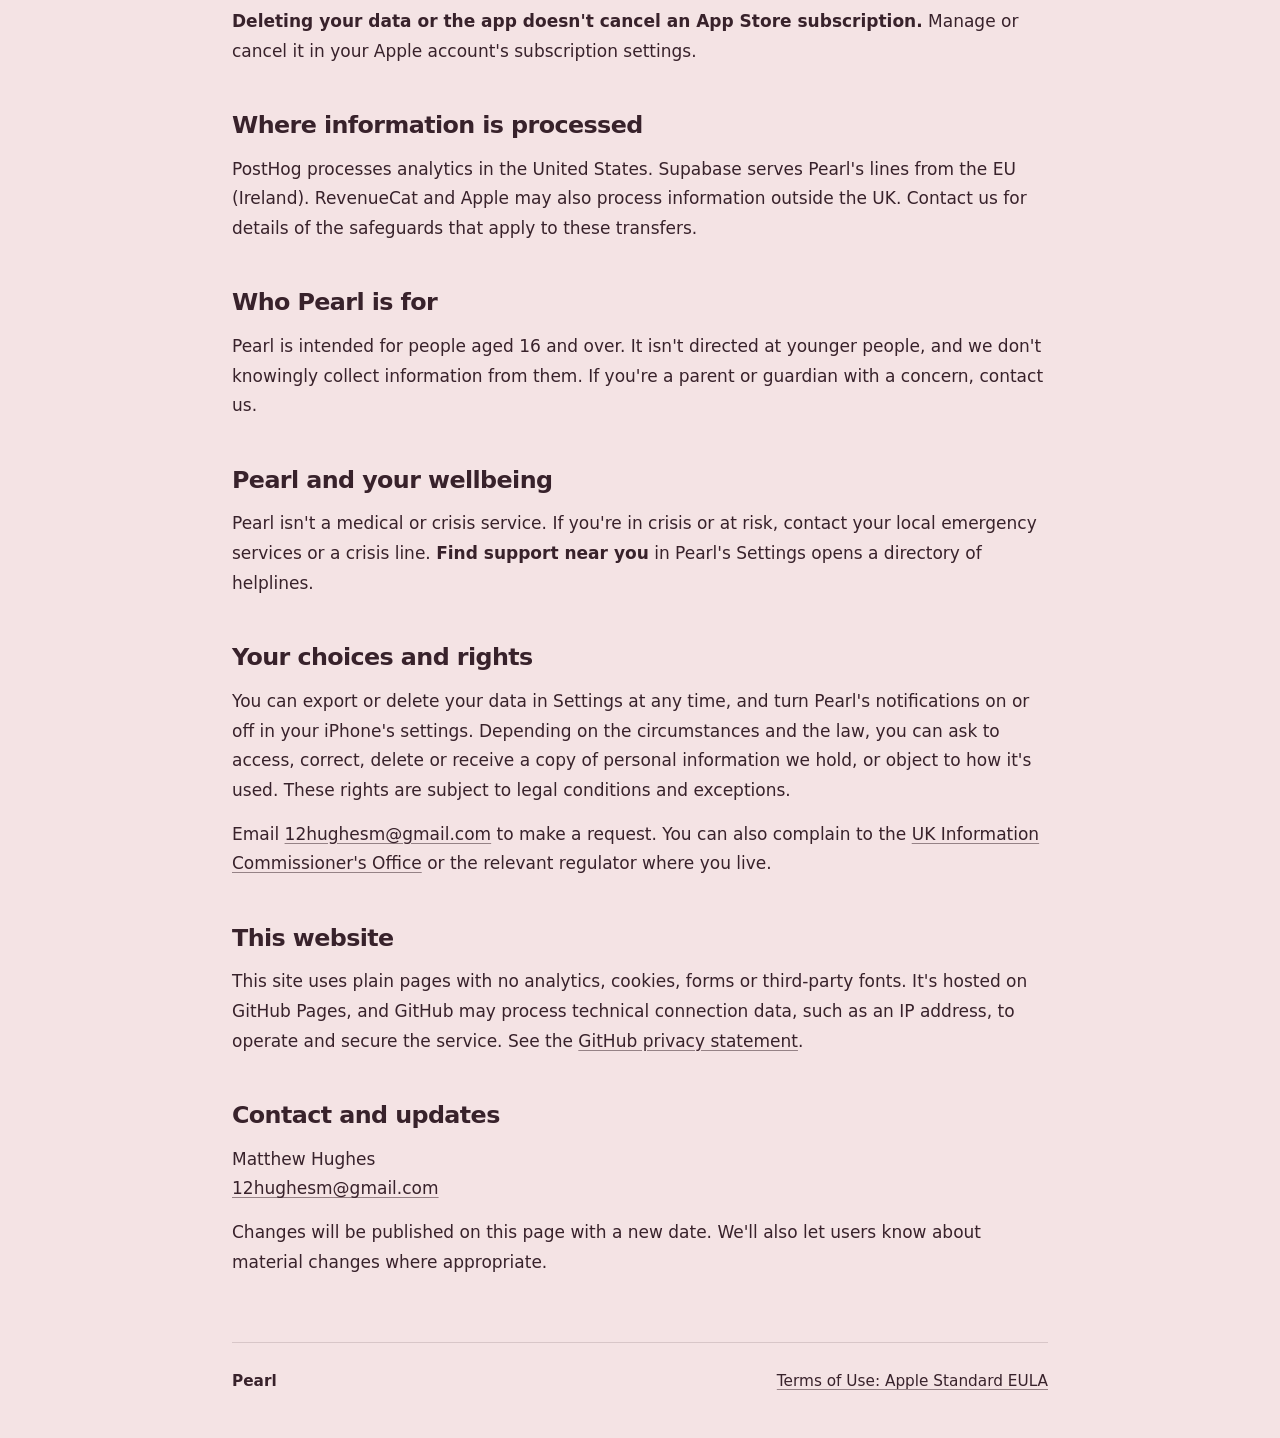
==== commit b01b53e9: "Effective 2 November 2026 (Pearl 1.2)" ====
--- a/index.html
+++ b/index.html
@@ -12,7 +12,7 @@
   <main>
     <p class="eyebrow">Your information</p>
     <h1>Privacy policy</h1>
-    <p class="updated">Effective 2 October 2026</p>
+    <p class="updated">Effective 2 November 2026</p>
 
     <section aria-labelledby="summary">
       <h2 id="summary">The short version</h2>
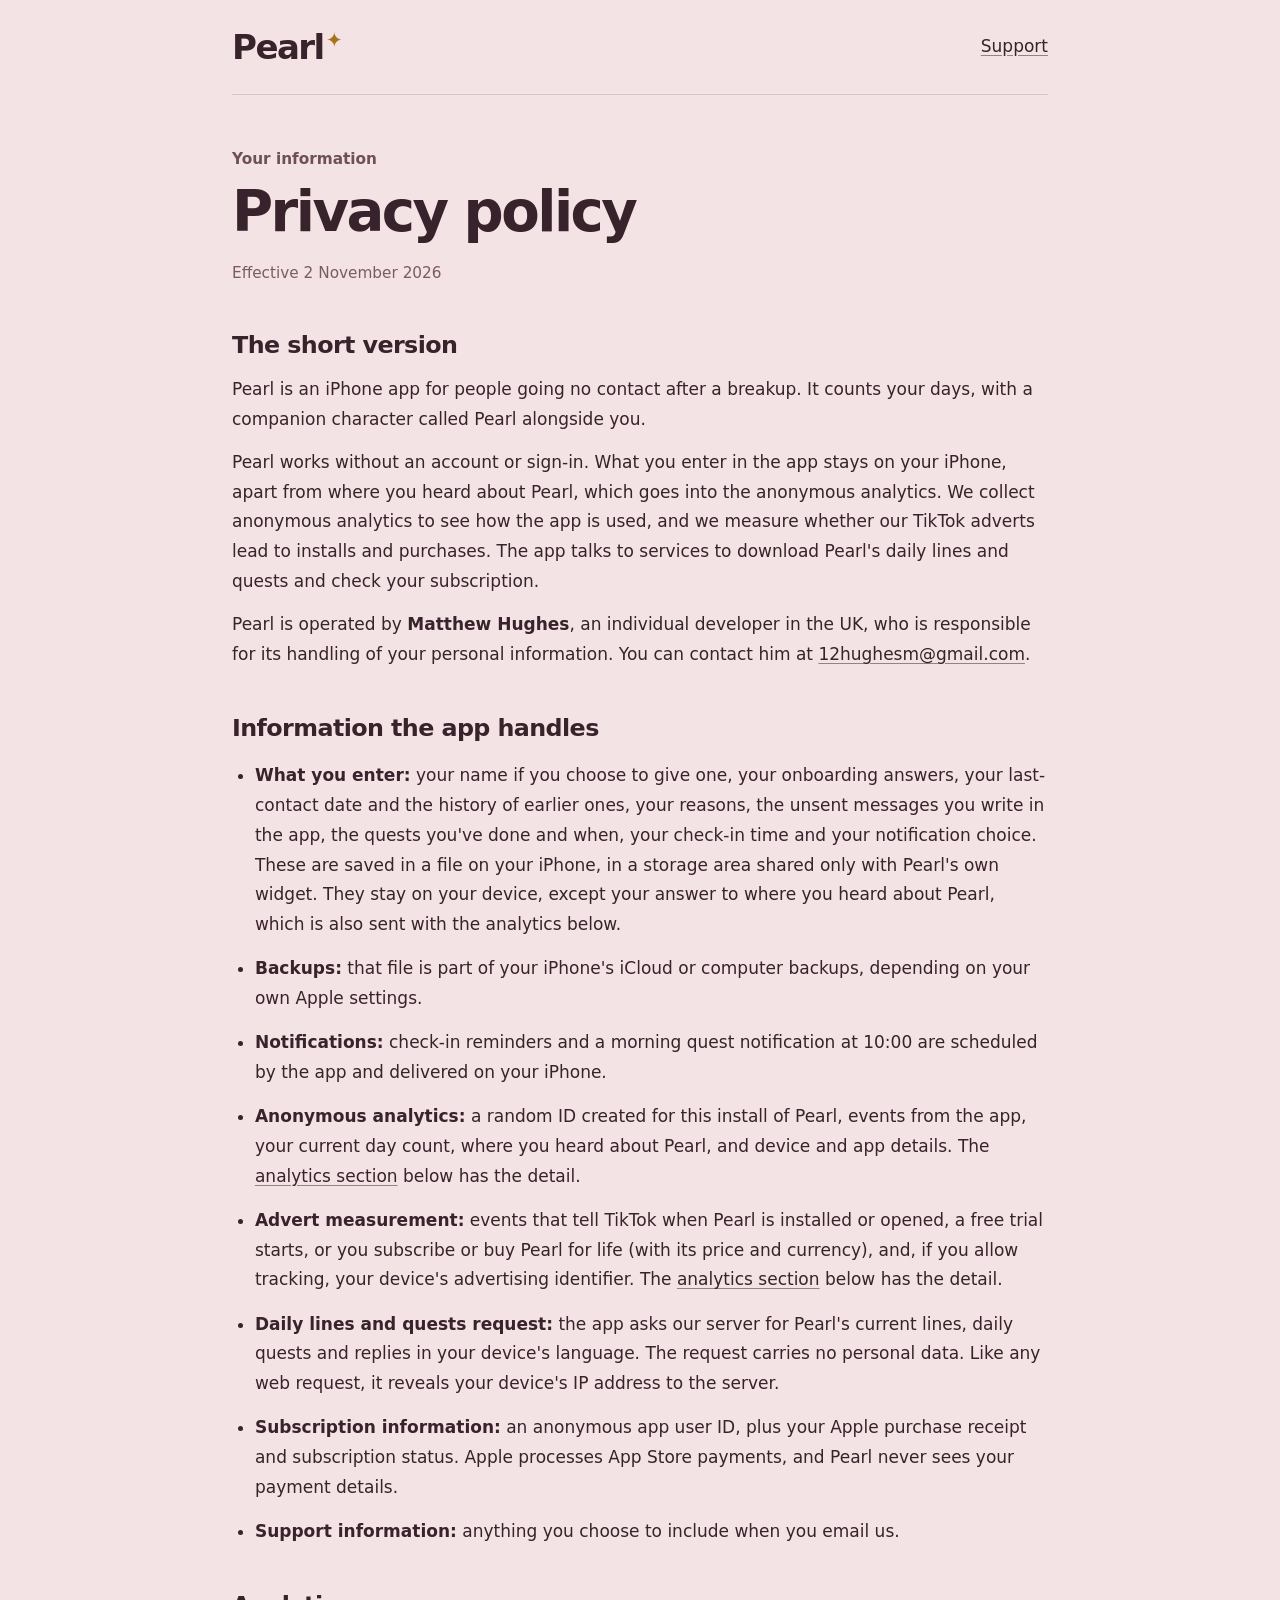
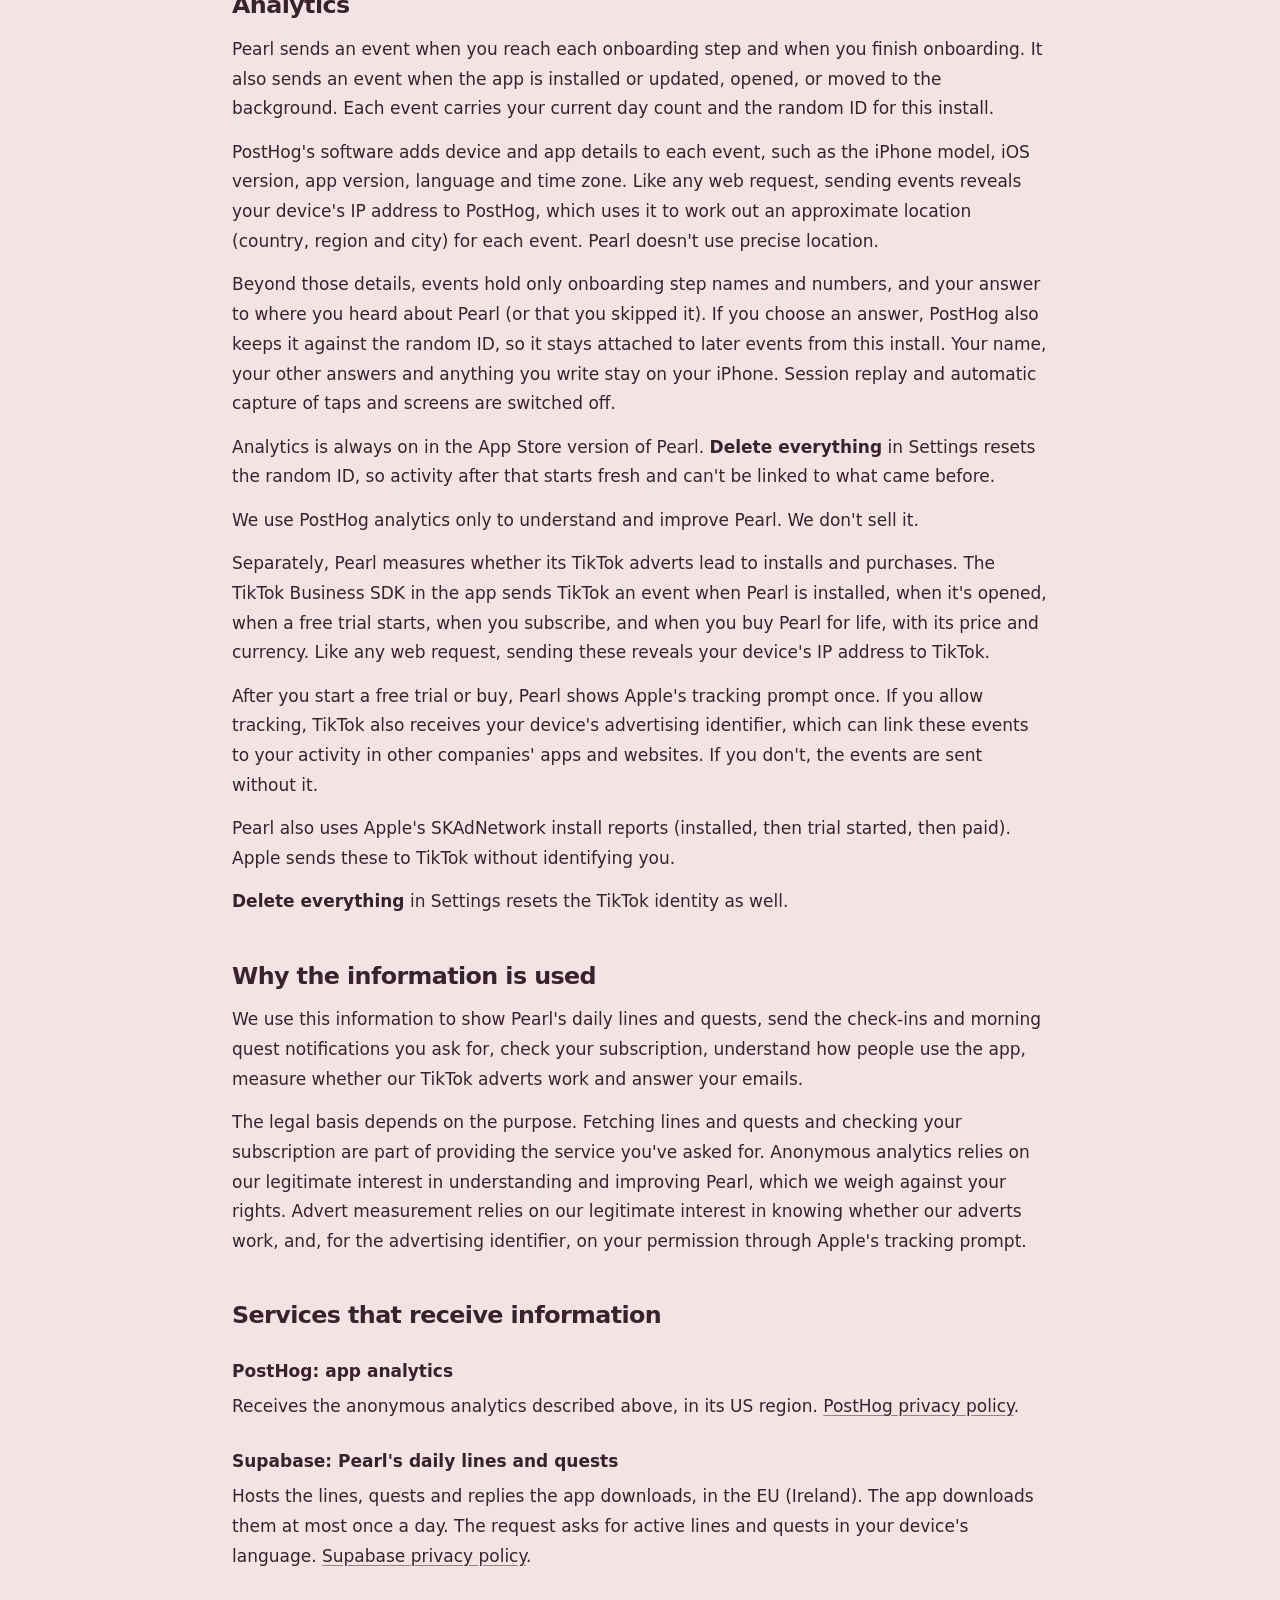
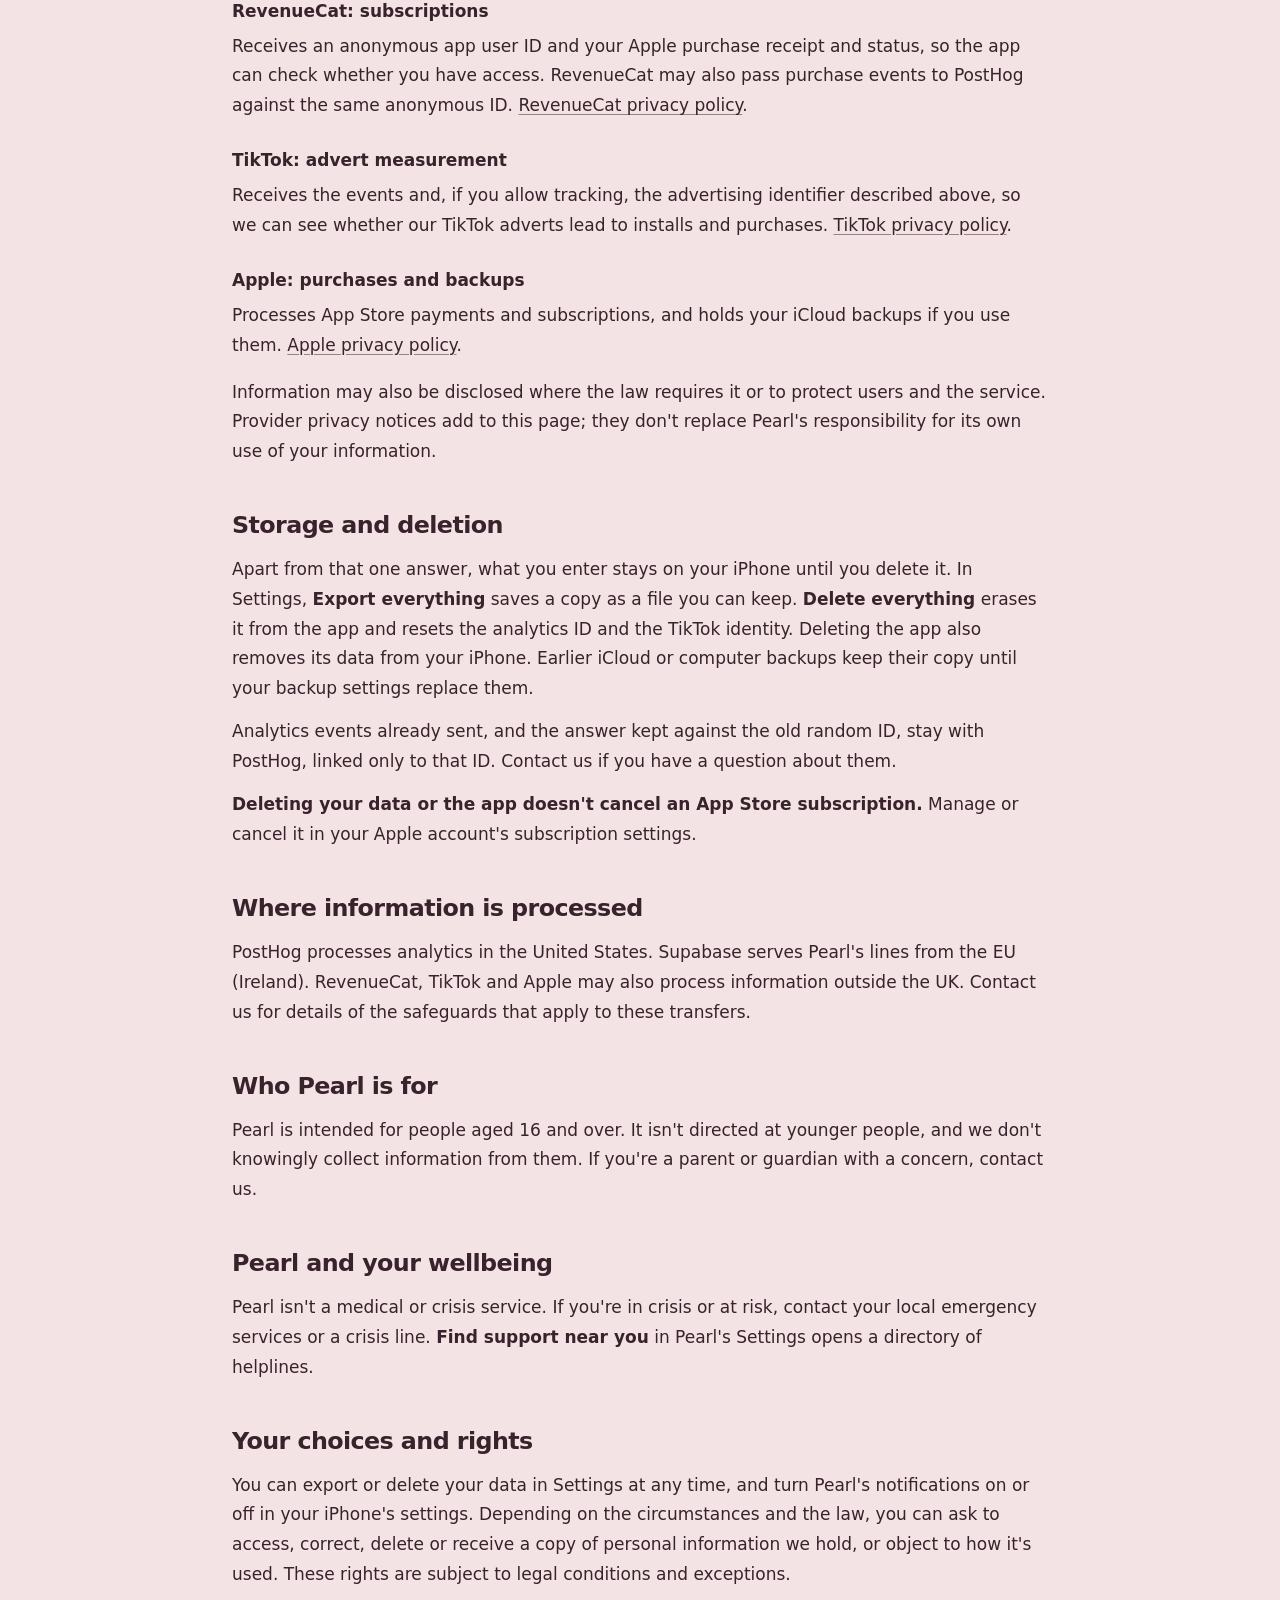
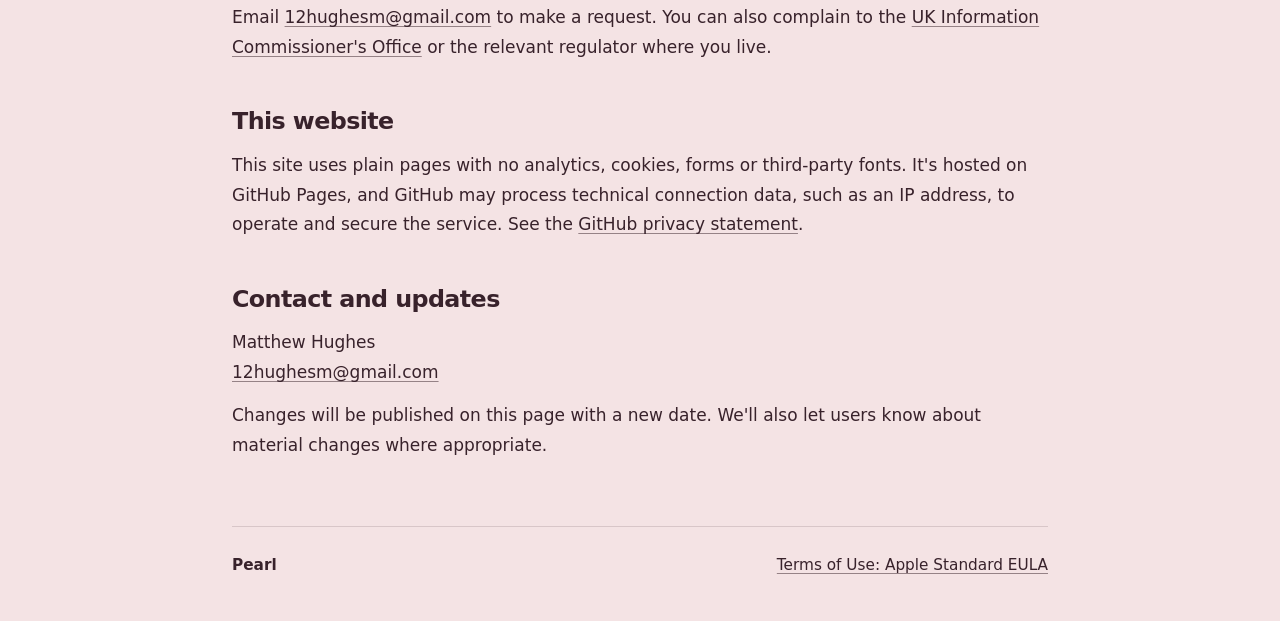
==== commit d38e9678: "Pearl 1.3 privacy page: TikTok ad measurement, approximate location, daily quests Co-Authored-By: Cl" ====
--- a/index.html
+++ b/index.html
@@ -3,7 +3,7 @@
 <head>
   <meta charset="utf-8">
   <meta name="viewport" content="width=device-width, initial-scale=1">
-  <meta name="description" content="How Pearl handles what you enter, anonymous analytics, its daily lines and subscriptions.">
+  <meta name="description" content="How Pearl handles what you enter, anonymous analytics, advert measurement, its daily lines and quests and subscriptions.">
   <title>Privacy policy · Pearl</title>
   <link rel="stylesheet" href="styles.css">
 </head>
@@ -17,18 +17,19 @@
     <section aria-labelledby="summary">
       <h2 id="summary">The short version</h2>
       <p>Pearl is an iPhone app for people going no contact after a breakup. It counts your days, with a companion character called Pearl alongside you.</p>
-      <p>Pearl works without an account or sign-in. What you enter in the app stays on your iPhone, apart from where you heard about Pearl, which goes into the anonymous analytics. We collect anonymous analytics to see how the app is used, and the app talks to two services to download Pearl's daily lines and check your subscription.</p>
+      <p>Pearl works without an account or sign-in. What you enter in the app stays on your iPhone, apart from where you heard about Pearl, which goes into the anonymous analytics. We collect anonymous analytics to see how the app is used, and we measure whether our TikTok adverts lead to installs and purchases. The app talks to services to download Pearl's daily lines and quests and check your subscription.</p>
       <p>Pearl is operated by <strong>Matthew Hughes</strong>, an individual developer in the UK, who is responsible for its handling of your personal information. You can contact him at <a href="mailto:12hughesm@gmail.com">12hughesm@gmail.com</a>.</p>
     </section>
 
     <section aria-labelledby="information">
       <h2 id="information">Information the app handles</h2>
       <ul>
-        <li><strong>What you enter:</strong> your name if you choose to give one, your onboarding answers, your last-contact date and the history of earlier ones, your reasons, the unsent messages you write in the app, your check-in time and your notification choice. These are saved in a file on your iPhone, in a storage area shared only with Pearl's own widget. They stay on your device, except your answer to where you heard about Pearl, which is also sent with the analytics below.</li>
+        <li><strong>What you enter:</strong> your name if you choose to give one, your onboarding answers, your last-contact date and the history of earlier ones, your reasons, the unsent messages you write in the app, the quests you've done and when, your check-in time and your notification choice. These are saved in a file on your iPhone, in a storage area shared only with Pearl's own widget. They stay on your device, except your answer to where you heard about Pearl, which is also sent with the analytics below.</li>
         <li><strong>Backups:</strong> that file is part of your iPhone's iCloud or computer backups, depending on your own Apple settings.</li>
-        <li><strong>Notifications:</strong> check-in reminders are scheduled by the app and delivered on your iPhone.</li>
+        <li><strong>Notifications:</strong> check-in reminders and a morning quest notification at 10:00 are scheduled by the app and delivered on your iPhone.</li>
         <li><strong>Anonymous analytics:</strong> a random ID created for this install of Pearl, events from the app, your current day count, where you heard about Pearl, and device and app details. The <a href="#analytics">analytics section</a> below has the detail.</li>
-        <li><strong>Daily lines request:</strong> the app asks our server for Pearl's current lines in your device's language. The request carries no personal data. Like any web request, it reveals your device's IP address to the server.</li>
+        <li><strong>Advert measurement:</strong> events that tell TikTok when Pearl is installed or opened, a free trial starts, or you subscribe or buy Pearl for life (with its price and currency), and, if you allow tracking, your device's advertising identifier. The <a href="#analytics">analytics section</a> below has the detail.</li>
+        <li><strong>Daily lines and quests request:</strong> the app asks our server for Pearl's current lines, daily quests and replies in your device's language. The request carries no personal data. Like any web request, it reveals your device's IP address to the server.</li>
         <li><strong>Subscription information:</strong> an anonymous app user ID, plus your Apple purchase receipt and subscription status. Apple processes App Store payments, and Pearl never sees your payment details.</li>
         <li><strong>Support information:</strong> anything you choose to include when you email us.</li>
       </ul>
@@ -37,16 +38,20 @@
     <section aria-labelledby="analytics">
       <h2 id="analytics">Analytics</h2>
       <p>Pearl sends an event when you reach each onboarding step and when you finish onboarding. It also sends an event when the app is installed or updated, opened, or moved to the background. Each event carries your current day count and the random ID for this install.</p>
-      <p>PostHog's software adds device and app details to each event, such as the iPhone model, iOS version, app version, language and time zone. Like any web request, sending events reveals your device's IP address to PostHog.</p>
+      <p>PostHog's software adds device and app details to each event, such as the iPhone model, iOS version, app version, language and time zone. Like any web request, sending events reveals your device's IP address to PostHog, which uses it to work out an approximate location (country, region and city) for each event. Pearl doesn't use precise location.</p>
       <p>Beyond those details, events hold only onboarding step names and numbers, and your answer to where you heard about Pearl (or that you skipped it). If you choose an answer, PostHog also keeps it against the random ID, so it stays attached to later events from this install. Your name, your other answers and anything you write stay on your iPhone. Session replay and automatic capture of taps and screens are switched off.</p>
       <p>Analytics is always on in the App Store version of Pearl. <strong>Delete everything</strong> in Settings resets the random ID, so activity after that starts fresh and can't be linked to what came before.</p>
-      <p>We use analytics only to understand and improve Pearl. We don't use it for advertising or sell it. Pearl doesn't track you across other companies' apps or websites.</p>
+      <p>We use PostHog analytics only to understand and improve Pearl. We don't sell it.</p>
+      <p>Separately, Pearl measures whether its TikTok adverts lead to installs and purchases. The TikTok Business SDK in the app sends TikTok an event when Pearl is installed, when it's opened, when a free trial starts, when you subscribe, and when you buy Pearl for life, with its price and currency. Like any web request, sending these reveals your device's IP address to TikTok.</p>
+      <p>After you start a free trial or buy, Pearl shows Apple's tracking prompt once. If you allow tracking, TikTok also receives your device's advertising identifier, which can link these events to your activity in other companies' apps and websites. If you don't, the events are sent without it.</p>
+      <p>Pearl also uses Apple's SKAdNetwork install reports (installed, then trial started, then paid). Apple sends these to TikTok without identifying you.</p>
+      <p><strong>Delete everything</strong> in Settings resets the TikTok identity as well.</p>
     </section>
 
     <section aria-labelledby="purposes">
       <h2 id="purposes">Why the information is used</h2>
-      <p>We use this information to show Pearl's daily lines, send the check-ins you ask for, check your subscription, understand how people use the app and answer your emails.</p>
-      <p>The legal basis depends on the purpose. Fetching lines and checking your subscription are part of providing the service you've asked for. Anonymous analytics relies on our legitimate interest in understanding and improving Pearl, which we weigh against your rights.</p>
+      <p>We use this information to show Pearl's daily lines and quests, send the check-ins and morning quest notifications you ask for, check your subscription, understand how people use the app, measure whether our TikTok adverts work and answer your emails.</p>
+      <p>The legal basis depends on the purpose. Fetching lines and quests and checking your subscription are part of providing the service you've asked for. Anonymous analytics relies on our legitimate interest in understanding and improving Pearl, which we weigh against your rights. Advert measurement relies on our legitimate interest in knowing whether our adverts work, and, for the advertising identifier, on your permission through Apple's tracking prompt.</p>
     </section>
 
     <section aria-labelledby="providers">
@@ -54,10 +59,12 @@
       <dl>
         <dt>PostHog: app analytics</dt>
         <dd>Receives the anonymous analytics described above, in its US region. <a href="https://posthog.com/privacy">PostHog privacy policy</a>.</dd>
-        <dt>Supabase: Pearl's daily lines</dt>
-        <dd>Hosts the lines the app downloads, in the EU (Ireland). The app downloads them at most once a day. The request asks for active lines in your device's language. <a href="https://supabase.com/privacy">Supabase privacy policy</a>.</dd>
+        <dt>Supabase: Pearl's daily lines and quests</dt>
+        <dd>Hosts the lines, quests and replies the app downloads, in the EU (Ireland). The app downloads them at most once a day. The request asks for active lines and quests in your device's language. <a href="https://supabase.com/privacy">Supabase privacy policy</a>.</dd>
         <dt>RevenueCat: subscriptions</dt>
         <dd>Receives an anonymous app user ID and your Apple purchase receipt and status, so the app can check whether you have access. RevenueCat may also pass purchase events to PostHog against the same anonymous ID. <a href="https://www.revenuecat.com/privacy/">RevenueCat privacy policy</a>.</dd>
+        <dt>TikTok: advert measurement</dt>
+        <dd>Receives the events and, if you allow tracking, the advertising identifier described above, so we can see whether our TikTok adverts lead to installs and purchases. <a href="https://www.tiktok.com/legal/page/global/privacy-policy/en">TikTok privacy policy</a>.</dd>
         <dt>Apple: purchases and backups</dt>
         <dd>Processes App Store payments and subscriptions, and holds your iCloud backups if you use them. <a href="https://www.apple.com/legal/privacy/">Apple privacy policy</a>.</dd>
       </dl>
@@ -66,14 +73,14 @@
 
     <section aria-labelledby="retention">
       <h2 id="retention">Storage and deletion</h2>
-      <p>Apart from that one answer, what you enter stays on your iPhone until you delete it. In Settings, <strong>Export everything</strong> saves a copy as a file you can keep. <strong>Delete everything</strong> erases it from the app and resets the analytics ID. Deleting the app also removes its data from your iPhone. Earlier iCloud or computer backups keep their copy until your backup settings replace them.</p>
+      <p>Apart from that one answer, what you enter stays on your iPhone until you delete it. In Settings, <strong>Export everything</strong> saves a copy as a file you can keep. <strong>Delete everything</strong> erases it from the app and resets the analytics ID and the TikTok identity. Deleting the app also removes its data from your iPhone. Earlier iCloud or computer backups keep their copy until your backup settings replace them.</p>
       <p>Analytics events already sent, and the answer kept against the old random ID, stay with PostHog, linked only to that ID. Contact us if you have a question about them.</p>
       <p><strong>Deleting your data or the app doesn't cancel an App Store subscription.</strong> Manage or cancel it in your Apple account's subscription settings.</p>
     </section>
 
     <section aria-labelledby="location">
       <h2 id="location">Where information is processed</h2>
-      <p>PostHog processes analytics in the United States. Supabase serves Pearl's lines from the EU (Ireland). RevenueCat and Apple may also process information outside the UK. Contact us for details of the safeguards that apply to these transfers.</p>
+      <p>PostHog processes analytics in the United States. Supabase serves Pearl's lines from the EU (Ireland). RevenueCat, TikTok and Apple may also process information outside the UK. Contact us for details of the safeguards that apply to these transfers.</p>
     </section>
 
     <section aria-labelledby="age">
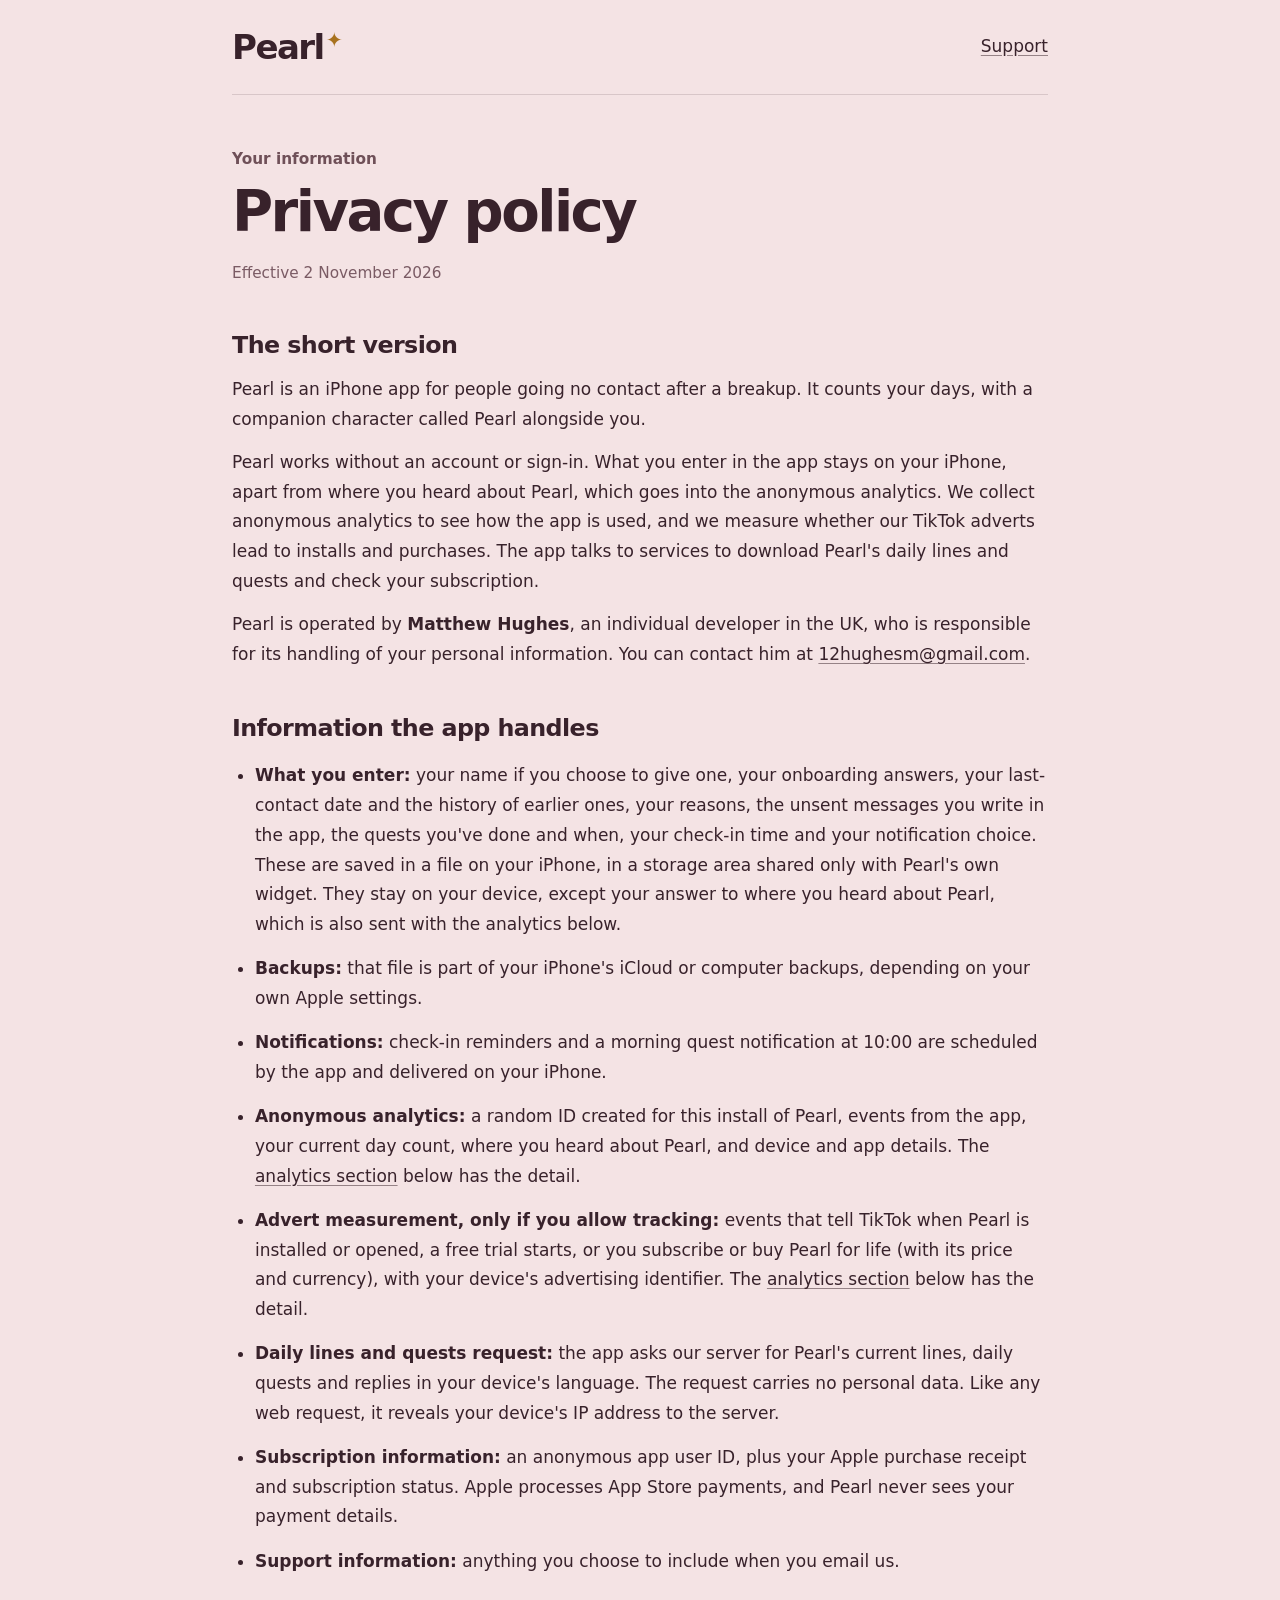
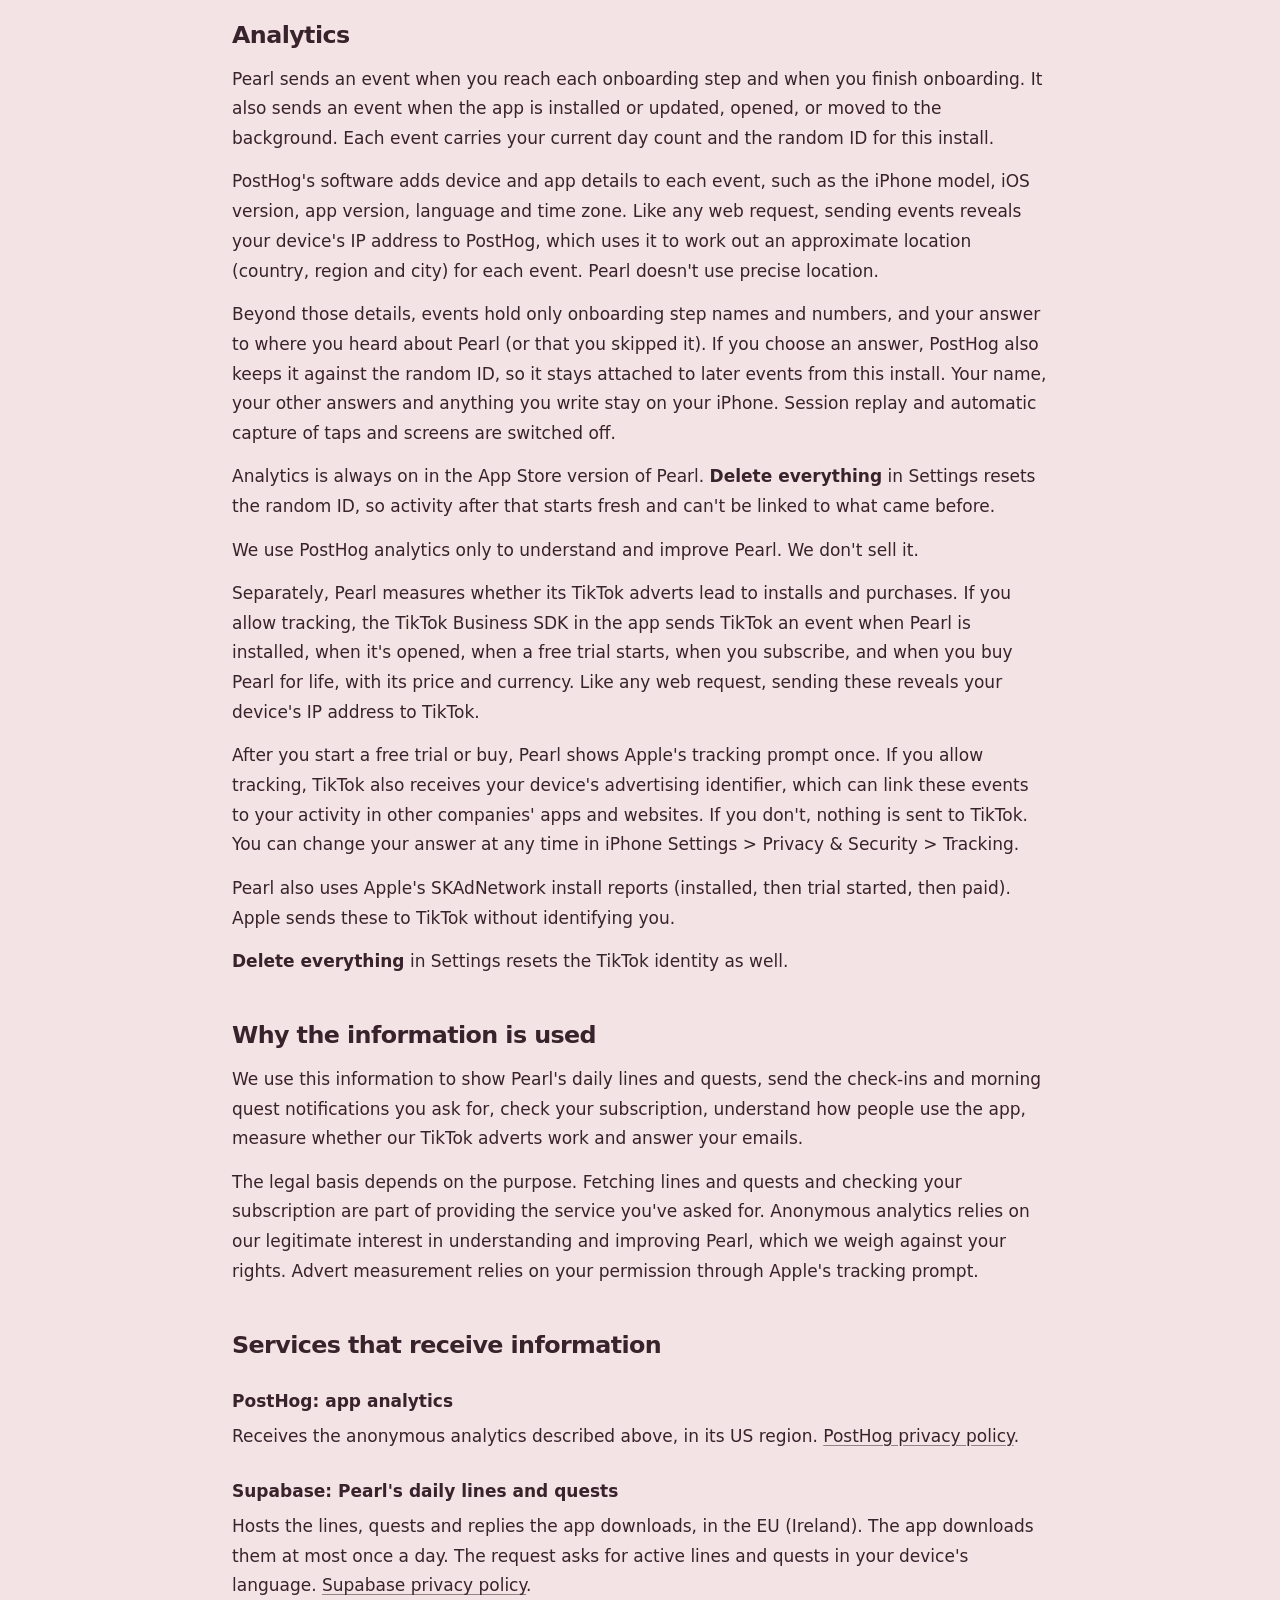
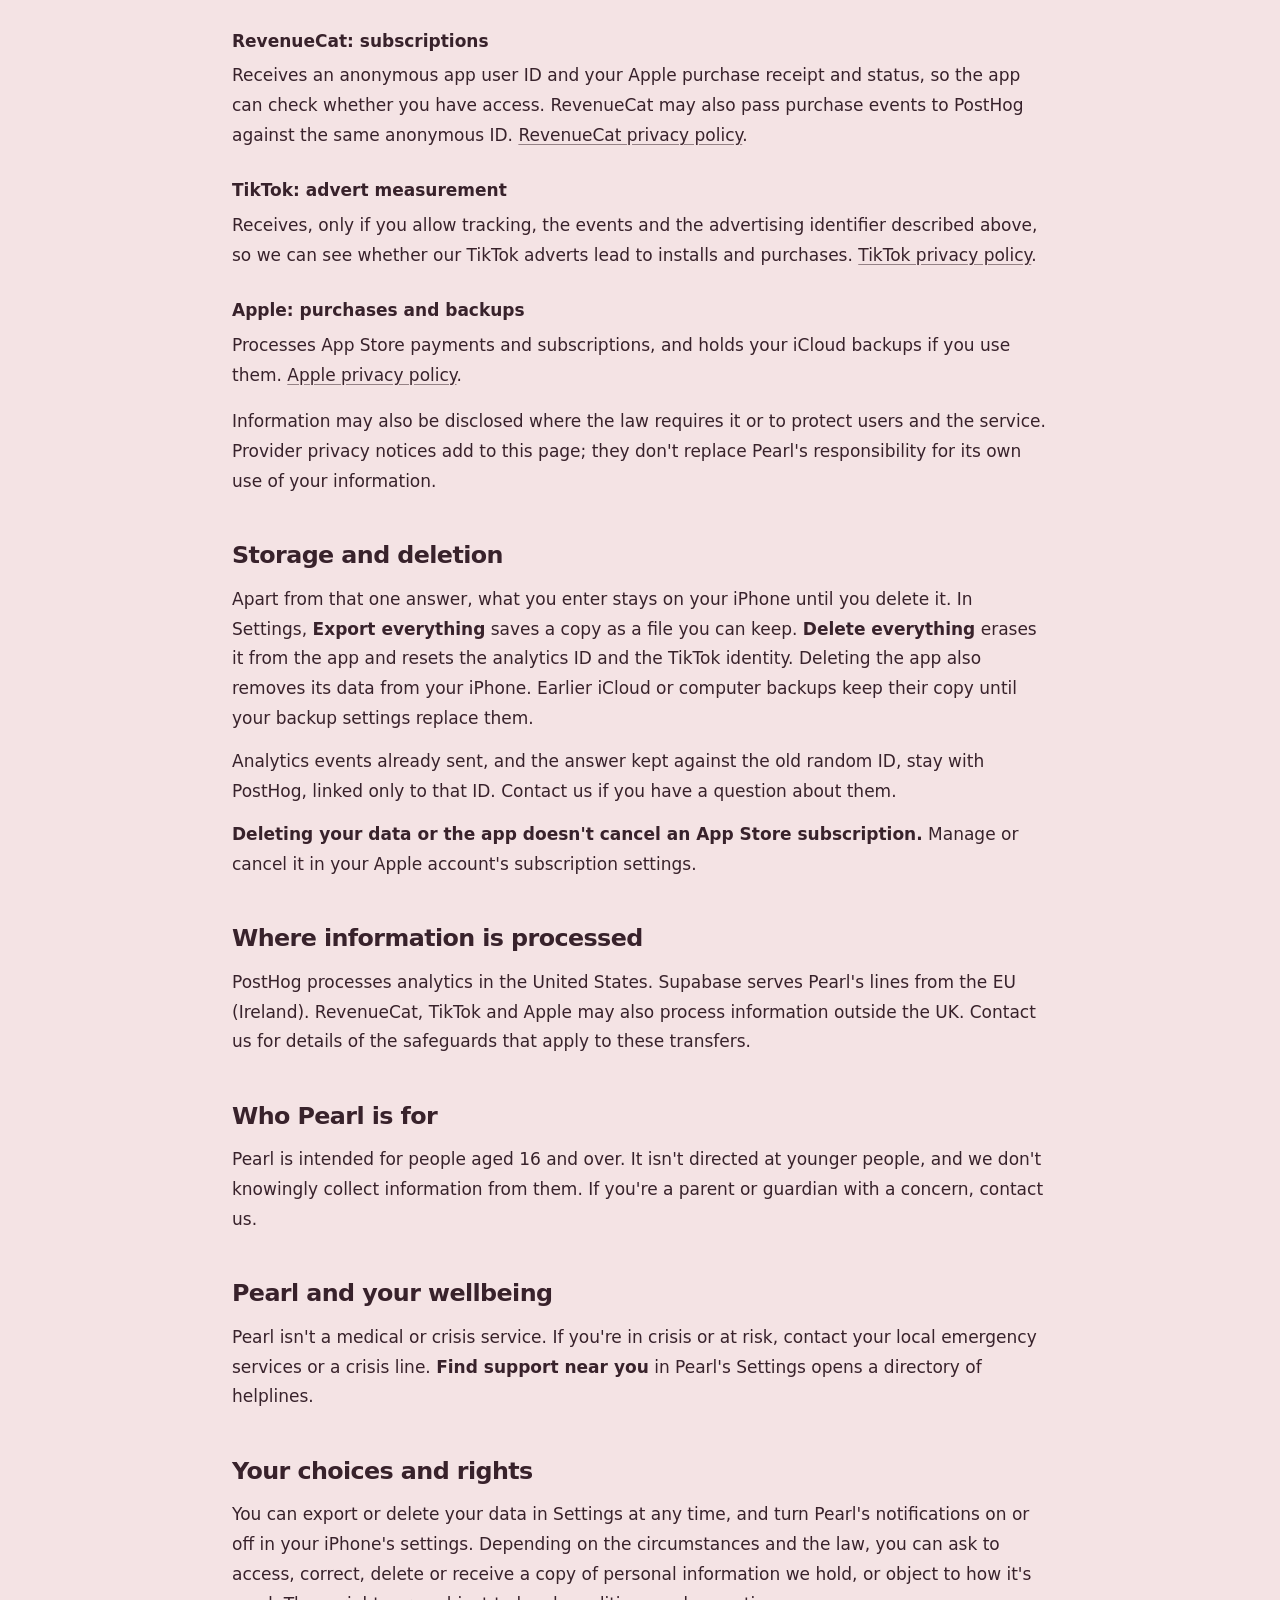
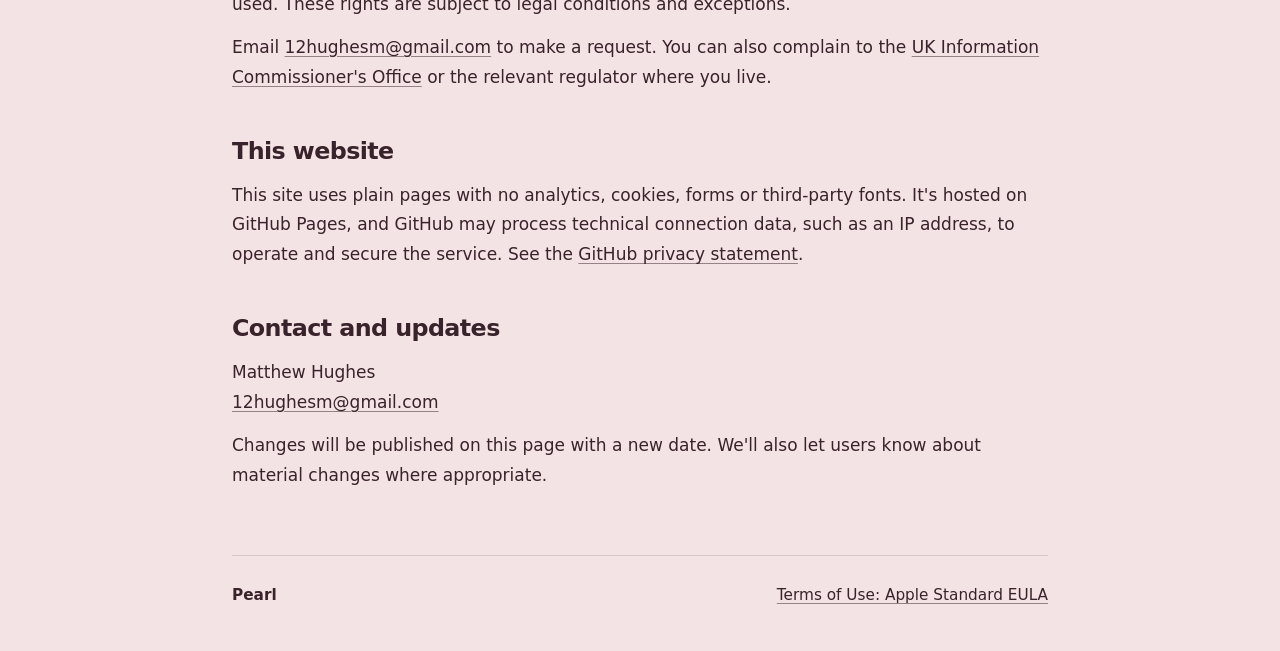
==== commit 42d420fb: "Pearl 1.3 privacy page: TikTok only after Allow Co-Authored-By: Claude Opus 5.5 <noreply@anthropic.c" ====
--- a/index.html
+++ b/index.html
@@ -28,7 +28,7 @@
         <li><strong>Backups:</strong> that file is part of your iPhone's iCloud or computer backups, depending on your own Apple settings.</li>
         <li><strong>Notifications:</strong> check-in reminders and a morning quest notification at 10:00 are scheduled by the app and delivered on your iPhone.</li>
         <li><strong>Anonymous analytics:</strong> a random ID created for this install of Pearl, events from the app, your current day count, where you heard about Pearl, and device and app details. The <a href="#analytics">analytics section</a> below has the detail.</li>
-        <li><strong>Advert measurement:</strong> events that tell TikTok when Pearl is installed or opened, a free trial starts, or you subscribe or buy Pearl for life (with its price and currency), and, if you allow tracking, your device's advertising identifier. The <a href="#analytics">analytics section</a> below has the detail.</li>
+        <li><strong>Advert measurement, only if you allow tracking:</strong> events that tell TikTok when Pearl is installed or opened, a free trial starts, or you subscribe or buy Pearl for life (with its price and currency), with your device's advertising identifier. The <a href="#analytics">analytics section</a> below has the detail.</li>
         <li><strong>Daily lines and quests request:</strong> the app asks our server for Pearl's current lines, daily quests and replies in your device's language. The request carries no personal data. Like any web request, it reveals your device's IP address to the server.</li>
         <li><strong>Subscription information:</strong> an anonymous app user ID, plus your Apple purchase receipt and subscription status. Apple processes App Store payments, and Pearl never sees your payment details.</li>
         <li><strong>Support information:</strong> anything you choose to include when you email us.</li>
@@ -42,8 +42,8 @@
       <p>Beyond those details, events hold only onboarding step names and numbers, and your answer to where you heard about Pearl (or that you skipped it). If you choose an answer, PostHog also keeps it against the random ID, so it stays attached to later events from this install. Your name, your other answers and anything you write stay on your iPhone. Session replay and automatic capture of taps and screens are switched off.</p>
       <p>Analytics is always on in the App Store version of Pearl. <strong>Delete everything</strong> in Settings resets the random ID, so activity after that starts fresh and can't be linked to what came before.</p>
       <p>We use PostHog analytics only to understand and improve Pearl. We don't sell it.</p>
-      <p>Separately, Pearl measures whether its TikTok adverts lead to installs and purchases. The TikTok Business SDK in the app sends TikTok an event when Pearl is installed, when it's opened, when a free trial starts, when you subscribe, and when you buy Pearl for life, with its price and currency. Like any web request, sending these reveals your device's IP address to TikTok.</p>
-      <p>After you start a free trial or buy, Pearl shows Apple's tracking prompt once. If you allow tracking, TikTok also receives your device's advertising identifier, which can link these events to your activity in other companies' apps and websites. If you don't, the events are sent without it.</p>
+      <p>Separately, Pearl measures whether its TikTok adverts lead to installs and purchases. If you allow tracking, the TikTok Business SDK in the app sends TikTok an event when Pearl is installed, when it's opened, when a free trial starts, when you subscribe, and when you buy Pearl for life, with its price and currency. Like any web request, sending these reveals your device's IP address to TikTok.</p>
+      <p>After you start a free trial or buy, Pearl shows Apple's tracking prompt once. If you allow tracking, TikTok also receives your device's advertising identifier, which can link these events to your activity in other companies' apps and websites. If you don't, nothing is sent to TikTok. You can change your answer at any time in iPhone Settings &gt; Privacy &amp; Security &gt; Tracking.</p>
       <p>Pearl also uses Apple's SKAdNetwork install reports (installed, then trial started, then paid). Apple sends these to TikTok without identifying you.</p>
       <p><strong>Delete everything</strong> in Settings resets the TikTok identity as well.</p>
     </section>
@@ -51,7 +51,7 @@
     <section aria-labelledby="purposes">
       <h2 id="purposes">Why the information is used</h2>
       <p>We use this information to show Pearl's daily lines and quests, send the check-ins and morning quest notifications you ask for, check your subscription, understand how people use the app, measure whether our TikTok adverts work and answer your emails.</p>
-      <p>The legal basis depends on the purpose. Fetching lines and quests and checking your subscription are part of providing the service you've asked for. Anonymous analytics relies on our legitimate interest in understanding and improving Pearl, which we weigh against your rights. Advert measurement relies on our legitimate interest in knowing whether our adverts work, and, for the advertising identifier, on your permission through Apple's tracking prompt.</p>
+      <p>The legal basis depends on the purpose. Fetching lines and quests and checking your subscription are part of providing the service you've asked for. Anonymous analytics relies on our legitimate interest in understanding and improving Pearl, which we weigh against your rights. Advert measurement relies on your permission through Apple's tracking prompt.</p>
     </section>
 
     <section aria-labelledby="providers">
@@ -64,7 +64,7 @@
         <dt>RevenueCat: subscriptions</dt>
         <dd>Receives an anonymous app user ID and your Apple purchase receipt and status, so the app can check whether you have access. RevenueCat may also pass purchase events to PostHog against the same anonymous ID. <a href="https://www.revenuecat.com/privacy/">RevenueCat privacy policy</a>.</dd>
         <dt>TikTok: advert measurement</dt>
-        <dd>Receives the events and, if you allow tracking, the advertising identifier described above, so we can see whether our TikTok adverts lead to installs and purchases. <a href="https://www.tiktok.com/legal/page/global/privacy-policy/en">TikTok privacy policy</a>.</dd>
+        <dd>Receives, only if you allow tracking, the events and the advertising identifier described above, so we can see whether our TikTok adverts lead to installs and purchases. <a href="https://www.tiktok.com/legal/page/global/privacy-policy/en">TikTok privacy policy</a>.</dd>
         <dt>Apple: purchases and backups</dt>
         <dd>Processes App Store payments and subscriptions, and holds your iCloud backups if you use them. <a href="https://www.apple.com/legal/privacy/">Apple privacy policy</a>.</dd>
       </dl>
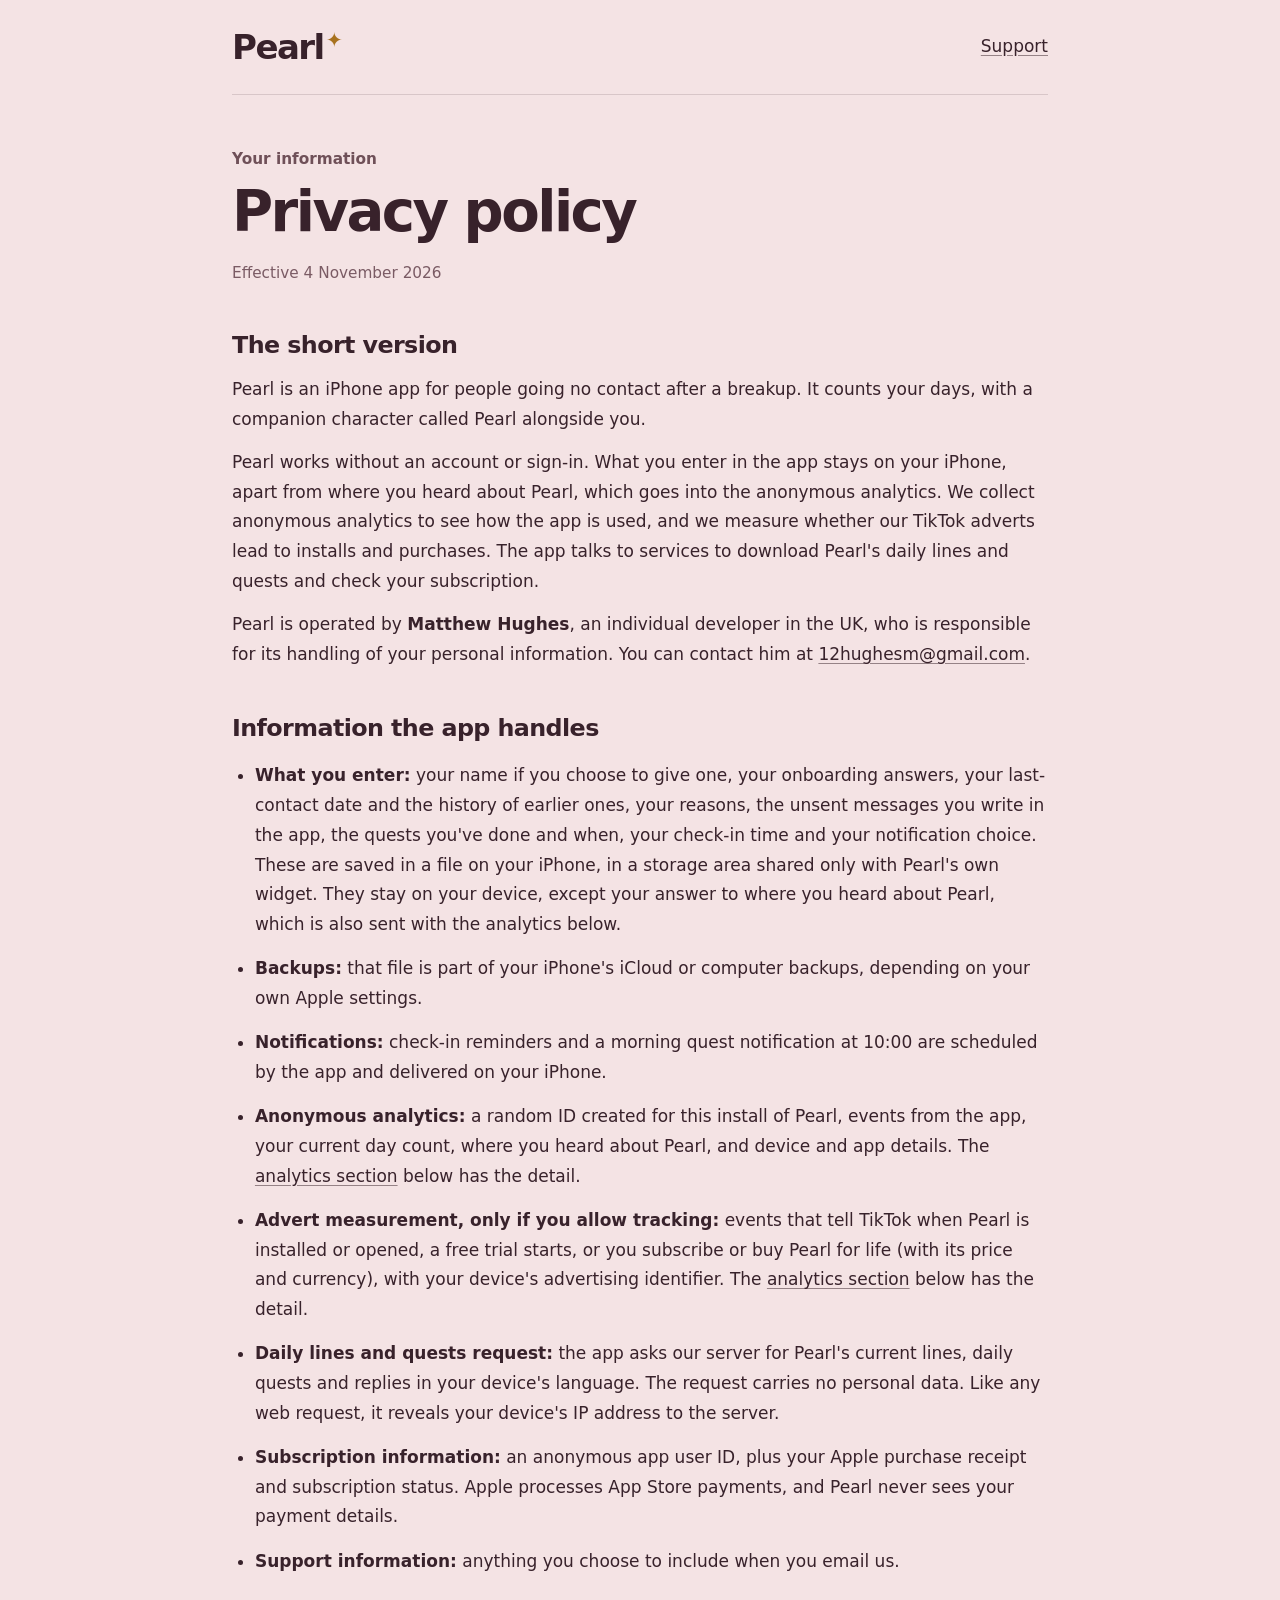
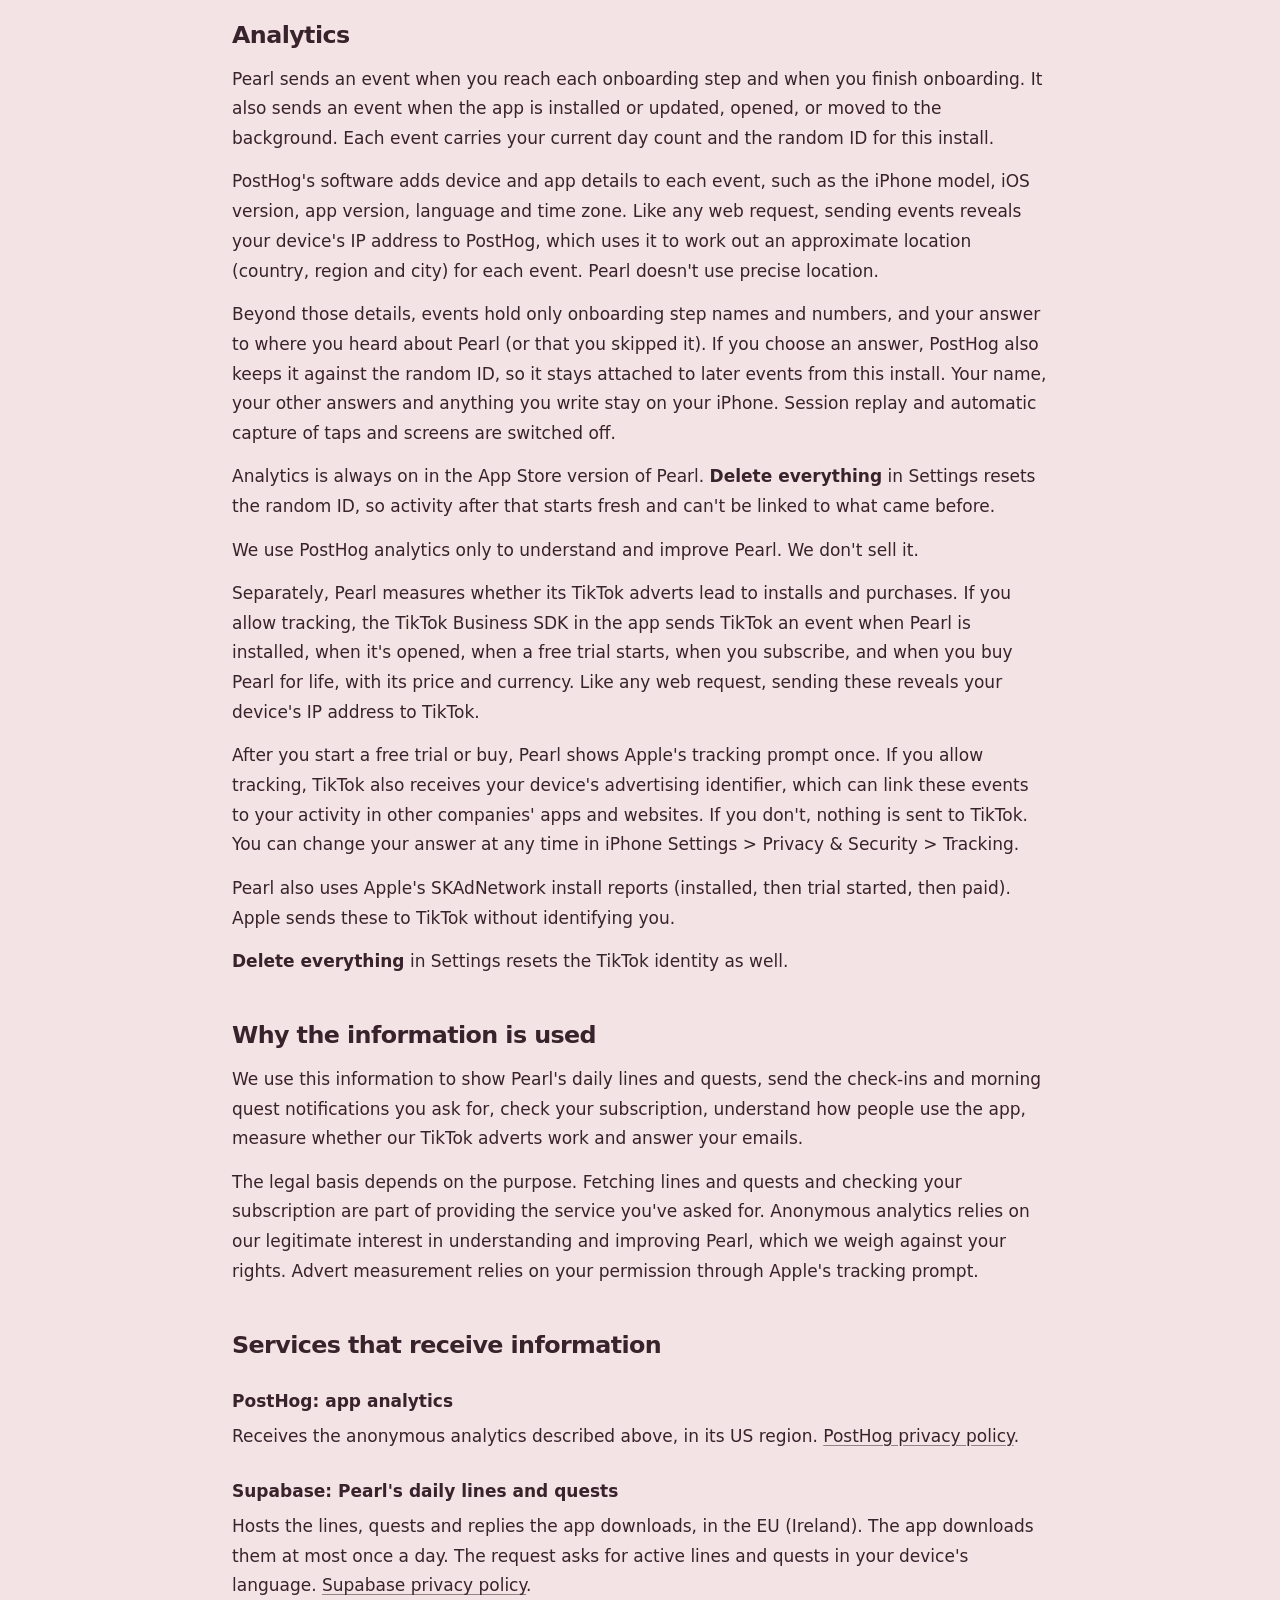
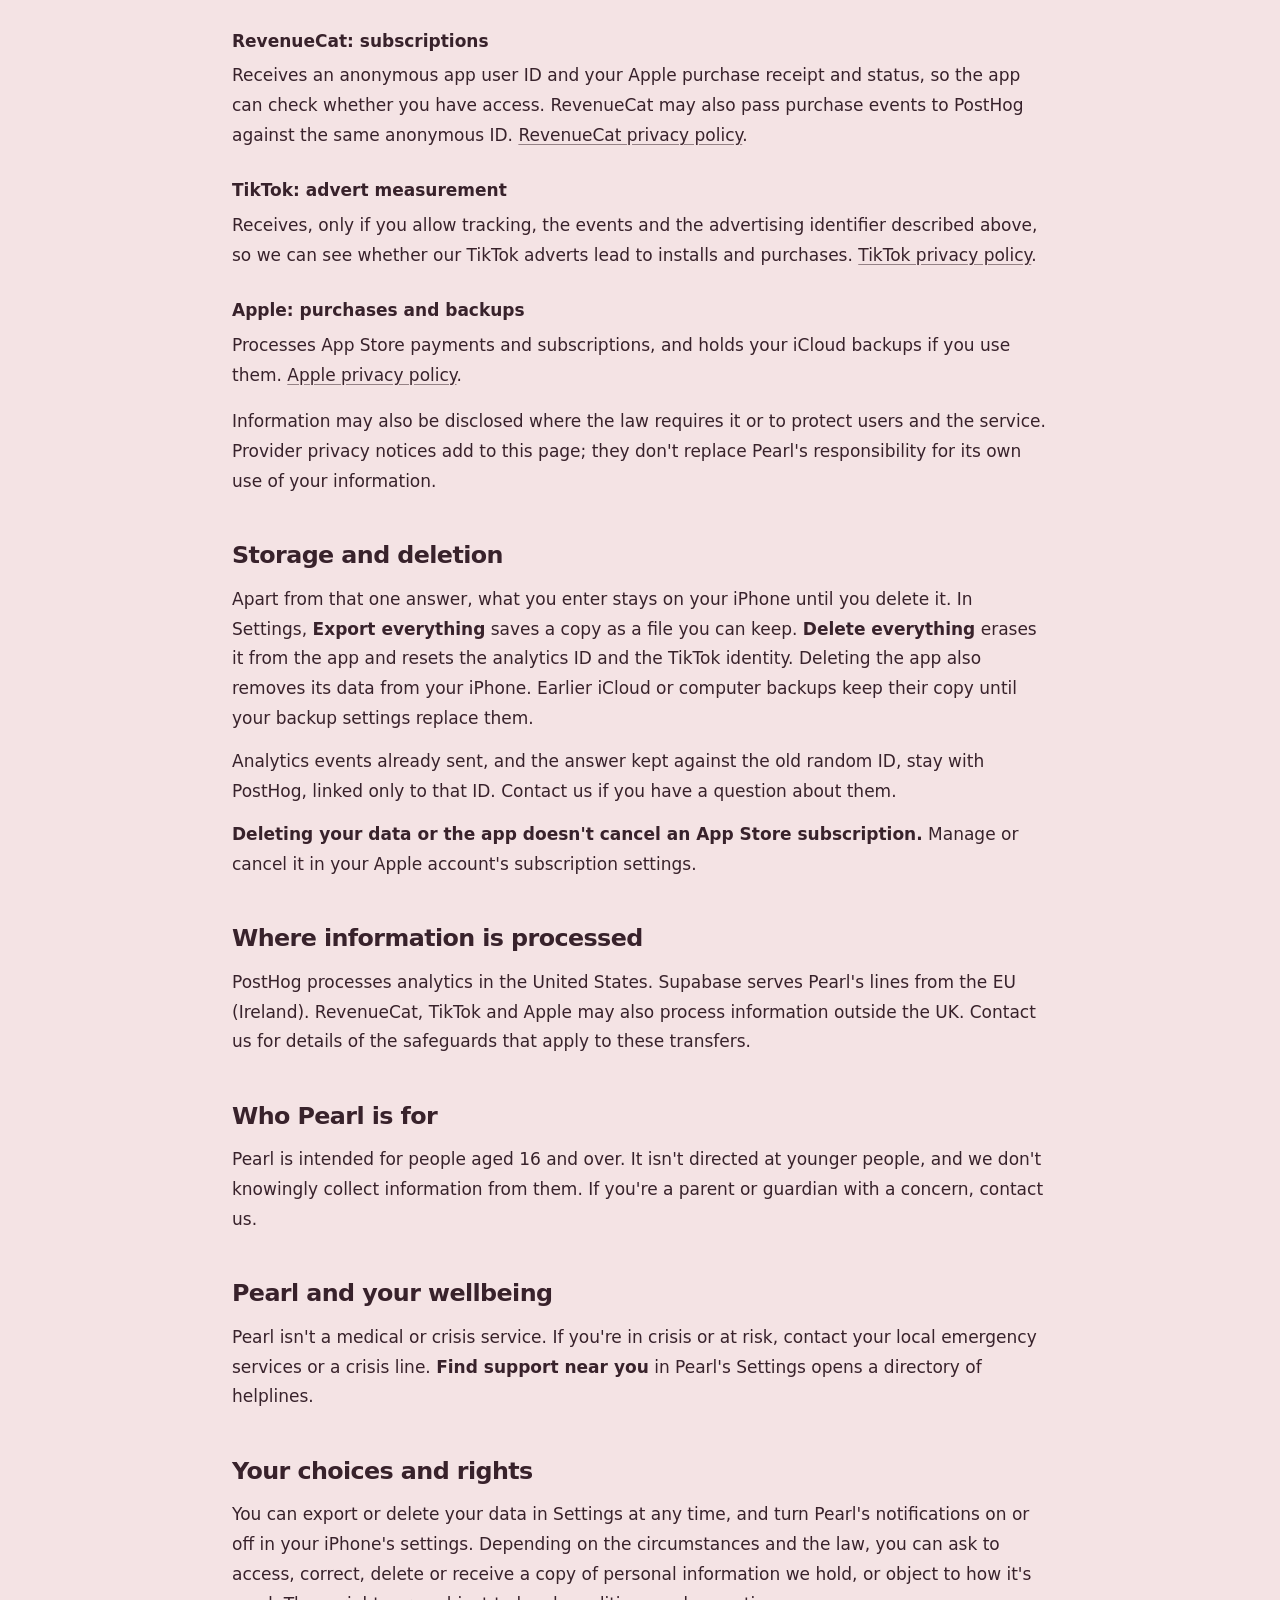
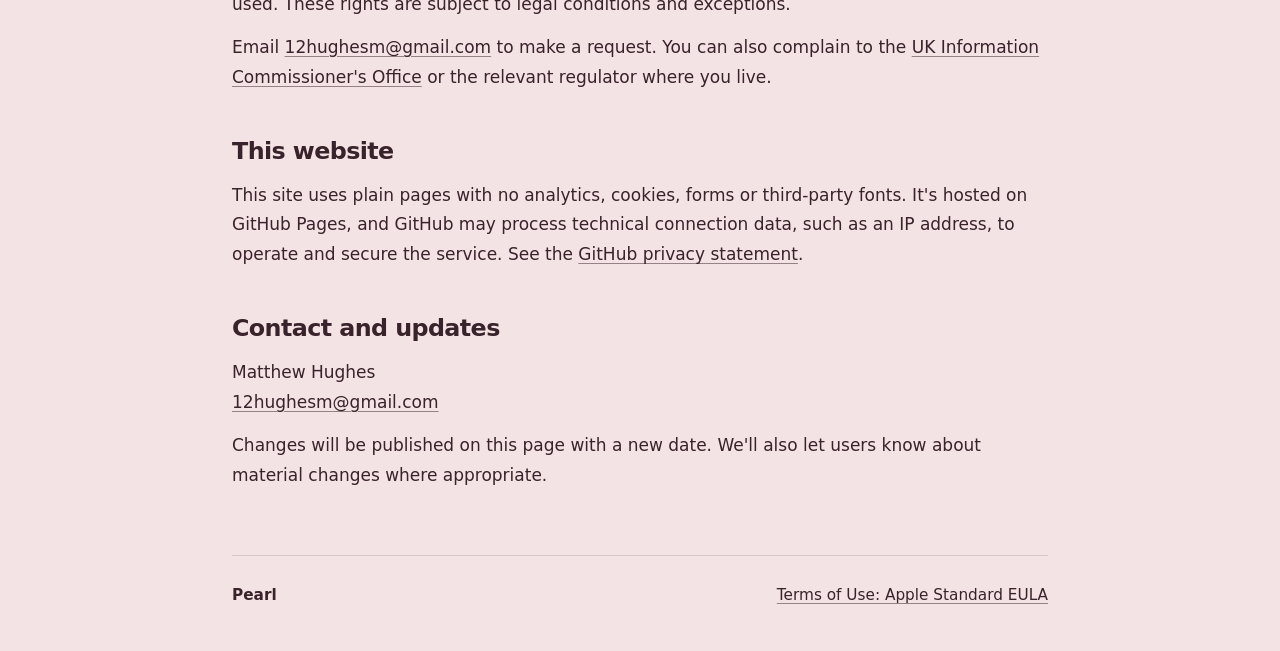
==== commit 77f8d90c: "Effective 4 November 2026 (Pearl 1.3) Co-Authored-By: Claude Opus 5.5 <noreply@anthropic.com>" ====
--- a/index.html
+++ b/index.html
@@ -12,7 +12,7 @@
   <main>
     <p class="eyebrow">Your information</p>
     <h1>Privacy policy</h1>
-    <p class="updated">Effective 2 November 2026</p>
+    <p class="updated">Effective 4 November 2026</p>
 
     <section aria-labelledby="summary">
       <h2 id="summary">The short version</h2>
